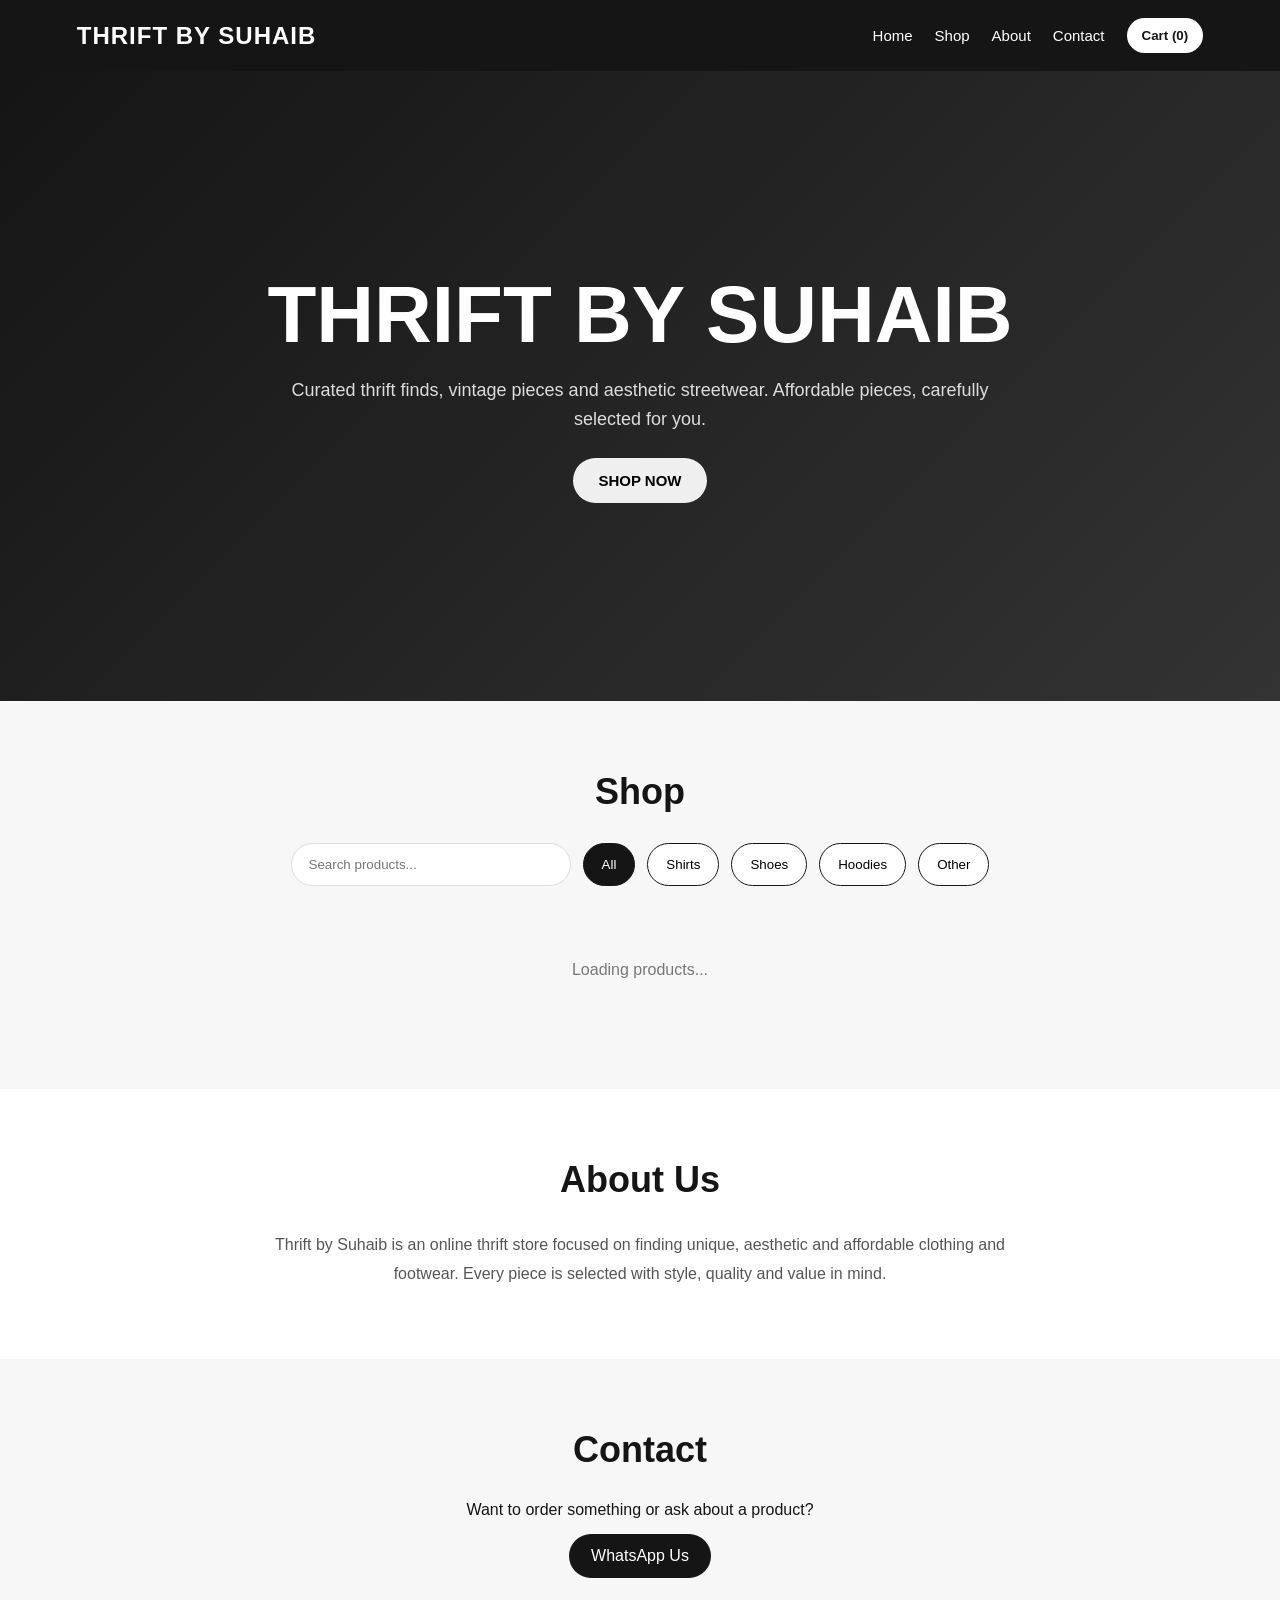
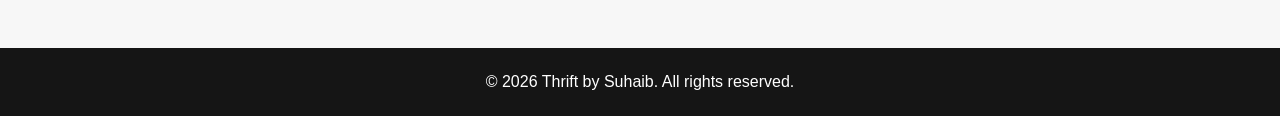
==== index.html @ 733c32c5 "Update index.html" ====
<!DOCTYPE html>
<html lang="en">
<head>
<meta charset="UTF-8">
<meta name="viewport" content="width=device-width, initial-scale=1.0">

<title>Thrift by Suhaib</title>

<style>
*{
    margin:0;
    padding:0;
    box-sizing:border-box;
    font-family:Arial,Helvetica,sans-serif;
}

body{
    background:#f7f7f7;
    color:#151515;
}

header{
    background:#151515;
    color:white;
    padding:18px 6%;
    display:flex;
    justify-content:space-between;
    align-items:center;
    position:sticky;
    top:0;
    z-index:1000;
}

.logo{
    font-size:24px;
    font-weight:800;
    letter-spacing:1px;
}

nav{
    display:flex;
    gap:22px;
    align-items:center;
}

nav a{
    color:white;
    text-decoration:none;
    cursor:pointer;
    font-size:15px;
}

.cart-btn{
    background:white;
    color:#151515;
    border:none;
    padding:10px 15px;
    border-radius:20px;
    cursor:pointer;
    font-weight:bold;
}

.hero{
    min-height:70vh;
    display:flex;
    justify-content:center;
    align-items:center;
    text-align:center;
    padding:60px 20px;
    background:linear-gradient(135deg,#151515,#333);
    color:white;
}

.hero-content{
    max-width:750px;
}

.hero h1{
    font-size:clamp(42px,8vw,80px);
    margin-bottom:15px;
}

.hero p{
    font-size:18px;
    color:#ddd;
    line-height:1.6;
}

.hero button{
    margin-top:25px;
    padding:14px 25px;
    border:none;
    border-radius:30px;
    cursor:pointer;
    font-weight:bold;
    font-size:15px;
}

section{
    padding:70px 6%;
}

.section-title{
    text-align:center;
    font-size:36px;
    margin-bottom:30px;
}

.controls{
    max-width:1100px;
    margin:0 auto 35px;
    display:flex;
    gap:12px;
    flex-wrap:wrap;
    justify-content:center;
}

.search{
    width:280px;
    padding:13px 17px;
    border:1px solid #ddd;
    border-radius:25px;
    outline:none;
}

.filter-btn{
    border:1px solid #151515;
    background:white;
    padding:11px 18px;
    border-radius:22px;
    cursor:pointer;
}

.filter-btn.active,
.filter-btn:hover{
    background:#151515;
    color:white;
}

.products-grid{
    max-width:1200px;
    margin:auto;
    display:grid;
    grid-template-columns:repeat(auto-fit,minmax(230px,1fr));
    gap:22px;
}

.product-card{
    background:white;
    border-radius:15px;
    overflow:hidden;
    box-shadow:0 5px 20px rgba(0,0,0,.07);
    transition:.2s;
}

.product-card:hover{
    transform:translateY(-4px);
}

.product-image{
    width:100%;
    height:260px;
    object-fit:cover;
    background:#eee;
    cursor:pointer;
}

.product-info{
    padding:18px;
}

.category{
    font-size:12px;
    text-transform:uppercase;
    color:#777;
    letter-spacing:1px;
}

.product-name{
    font-size:19px;
    font-weight:bold;
    margin:7px 0;
}

.price{
    font-size:19px;
    font-weight:bold;
    margin:10px 0;
}

.details{
    color:#666;
    font-size:14px;
    line-height:1.6;
}

.add-btn{
    width:100%;
    margin-top:15px;
    padding:12px;
    background:#151515;
    color:white;
    border:none;
    border-radius:8px;
    cursor:pointer;
    font-weight:bold;
}

.add-btn:disabled{
    background:#aaa;
    cursor:not-allowed;
}

.about{
    background:white;
    text-align:center;
}

.about p{
    max-width:750px;
    margin:auto;
    color:#555;
    line-height:1.8;
}

.contact{
    text-align:center;
}

.contact a{
    display:inline-block;
    margin-top:15px;
    background:#151515;
    color:white;
    text-decoration:none;
    padding:13px 22px;
    border-radius:25px;
}

footer{
    background:#151515;
    color:white;
    text-align:center;
    padding:25px;
}

/* Product detail */
.detail-page{
    display:none;
    padding:60px 6%;
}

.detail-container{
    max-width:1000px;
    margin:auto;
    display:grid;
    grid-template-columns:1fr 1fr;
    gap:40px;
    background:white;
    padding:30px;
    border-radius:15px;
}

.detail-image{
    width:100%;
    max-height:550px;
    object-fit:cover;
    border-radius:10px;
}

.detail-info h1{
    font-size:40px;
    margin:10px 0;
}

.detail-price{
    font-size:25px;
    font-weight:bold;
    margin:20px 0;
}

.detail-info p{
    line-height:1.7;
    color:#555;
}

.back-btn{
    margin-bottom:25px;
    border:none;
    background:#151515;
    color:white;
    padding:10px 18px;
    border-radius:20px;
    cursor:pointer;
}

/* Cart */
.cart-overlay{
    position:fixed;
    inset:0;
    background:rgba(0,0,0,.55);
    display:none;
    z-index:2000;
}

.cart{
    position:absolute;
    right:0;
    top:0;
    height:100%;
    width:min(430px,100%);
    background:white;
    padding:25px;
    overflow-y:auto;
}

.cart-header{
    display:flex;
    justify-content:space-between;
    align-items:center;
    margin-bottom:25px;
}

.close-cart{
    border:none;
    background:none;
    font-size:28px;
    cursor:pointer;
}

.cart-item{
    display:flex;
    gap:12px;
    padding:15px 0;
    border-bottom:1px solid #eee;
}

.cart-item img{
    width:70px;
    height:70px;
    object-fit:cover;
    border-radius:8px;
}

.cart-item-info{
    flex:1;
}

.remove-btn{
    border:none;
    background:none;
    color:#b00020;
    cursor:pointer;
}

.cart-total{
    font-size:20px;
    font-weight:bold;
    margin:25px 0;
}

.whatsapp-btn{
    width:100%;
    padding:14px;
    background:#151515;
    color:white;
    border:none;
    border-radius:8px;
    cursor:pointer;
    font-weight:bold;
}

.empty{
    text-align:center;
    padding:50px 20px;
    color:#777;
}

.loading{
    text-align:center;
    padding:40px;
    color:#777;
}

@media(max-width:700px){
    nav a{
        display:none;
    }

    header{
        padding:15px 5%;
    }

    section{
        padding:50px 5%;
    }

    .detail-container{
        grid-template-columns:1fr;
        padding:20px;
    }

    .detail-info h1{
        font-size:30px;
    }
}
</style>
</head>

<body>

<header>
    <div class="logo">THRIFT BY SUHAIB</div>

    <nav>
        <a onclick="showHome()">Home</a>
        <a onclick="showShop()">Shop</a>
        <a onclick="document.getElementById('about').scrollIntoView()">About</a>
        <a onclick="document.getElementById('contact').scrollIntoView()">Contact</a>

        <button class="cart-btn" onclick="openCart()">
            Cart (<span id="cartCount">0</span>)
        </button>
    </nav>
</header>

<main id="mainContent">

<section class="hero" id="home">
    <div class="hero-content">
        <h1>THRIFT BY SUHAIB</h1>

        <p>
            Curated thrift finds, vintage pieces and aesthetic streetwear.
            Affordable pieces, carefully selected for you.
        </p>

        <button onclick="showShop()">SHOP NOW</button>
    </div>
</section>

<section id="shop">

    <h2 class="section-title">Shop</h2>

    <div class="controls">

        <input
            type="text"
            id="searchInput"
            class="search"
            placeholder="Search products..."
            oninput="displayProducts()"
        >

        <button class="filter-btn active" onclick="setCategory('all',this)">
            All
        </button>

        <button class="filter-btn" onclick="setCategory('shirts',this)">
            Shirts
        </button>

        <button class="filter-btn" onclick="setCategory('shoes',this)">
            Shoes
        </button>

        <button class="filter-btn" onclick="setCategory('hoodies',this)">
            Hoodies
        </button>

        <button class="filter-btn" onclick="setCategory('other',this)">
            Other
        </button>

    </div>

    <div id="productsGrid" class="products-grid">
        <div class="loading">Loading products...</div>
    </div>

</section>

<section class="about" id="about">

    <h2 class="section-title">About Us</h2>

    <p>
        Thrift by Suhaib is an online thrift store focused on finding
        unique, aesthetic and affordable clothing and footwear.
        Every piece is selected with style, quality and value in mind.
    </p>

</section>

<section class="contact" id="contact">

    <h2 class="section-title">Contact</h2>

    <p>Want to order something or ask about a product?</p>

    <a href="https://wa.me/923001234567" target="_blank">
        WhatsApp Us
    </a>

</section>

</main>

<!-- PRODUCT DETAIL -->

<section id="productDetail" class="detail-page">

    <button class="back-btn" onclick="showShop()">
        ← Back to Shop
    </button>

    <div class="detail-container">

        <img id="detailImage" class="detail-image" src="" alt="Product">

        <div class="detail-info">

            <div id="detailCategory" class="category"></div>

            <h1 id="detailName"></h1>

            <div id="detailPrice" class="detail-price"></div>

            <p id="detailSize"></p>
            <p id="detailCondition"></p>
            <p id="detailStock"></p>

            <br>

            <p id="detailDescription"></p>

            <button id="detailAddBtn" class="add-btn">
                Add to Cart
            </button>

        </div>

    </div>

</section>

<!-- CART -->

<div id="cartOverlay" class="cart-overlay">

    <div class="cart">

        <div class="cart-header">

            <h2>Your Cart</h2>

            <button class="close-cart" onclick="closeCart()">
                ×
            </button>

        </div>

        <div id="cartItems"></div>

        <div class="cart-total">
            Total: PKR <span id="cartTotal">0</span>
        </div>

        <button class="whatsapp-btn" onclick="orderWhatsApp()">
            Order on WhatsApp
        </button>

    </div>

</div>

<footer>
    © 2026 Thrift by Suhaib. All rights reserved.
</footer>


<!-- FIREBASE -->

<script src="https://www.gstatic.com/firebasejs/12.1.0/firebase-app-compat.js"></script>
<script src="https://www.gstatic.com/firebasejs/12.1.0/firebase-firestore-compat.js"></script>

<script>

const firebaseConfig = {
    apiKey: "AIzaSyBVM33eTfnZIriI9Z8L4V_yg6LmP3d-teg",
    authDomain: "thrift-by-suhaib.firebaseapp.com",
    projectId: "thrift-by-suhaib",
    storageBucket: "thrift-by-suhaib.firebasestorage.app",
    messagingSenderId: "939565874432",
    appId: "1:939565874432:web:ff0f373b7551d0d56a87e5",
    measurementId: "G-MLXMY8H0D1"
};

firebase.initializeApp(firebaseConfig);

const db = firebase.firestore();

const WHATSAPP_NUMBER = "923001234567";


/* FALLBACK PRODUCTS */

let products = [

    {
        id:"sample1",
        name:"Vintage Black Tee",
        price:1200,
        category:"shirts",
        size:"M",
        condition:"Excellent",
        stock:1,
        description:"Vintage black t-shirt.",
        image:""
    },

    {
        id:"sample2",
        name:"Classic White Tee",
        price:1000,
        category:"shirts",
        size:"L",
        condition:"Very Good",
        stock:1,
        description:"Classic white t-shirt.",
        image:""
    },

    {
        id:"sample3",
        name:"Vintage Street Shirt",
        price:1500,
        category:"shirts",
        size:"M",
        condition:"Excellent",
        stock:1,
        description:"Vintage streetwear shirt.",
        image:""
    },

    {
        id:"sample4",
        name:"Retro Sneakers",
        price:2200,
        category:"shoes",
        size:"42",
        condition:"Very Good",
        stock:1,
        description:"Retro style sneakers.",
        image:""
    },

    {
        id:"sample5",
        name:"Classic Sneakers",
        price:2000,
        category:"shoes",
        size:"41",
        condition:"Excellent",
        stock:1,
        description:"Classic everyday sneakers.",
        image:""
    },

    {
        id:"sample6",
        name:"Oversized Grey Hoodie",
        price:2500,
        category:"hoodies",
        size:"XL",
        condition:"Excellent",
        stock:1,
        description:"Oversized grey hoodie.",
        image:""
    },

    {
        id:"sample7",
        name:"Vintage Black Hoodie",
        price:2300,
        category:"hoodies",
        size:"L",
        condition:"Very Good",
        stock:1,
        description:"Vintage black hoodie.",
        image:""
    },

    {
        id:"sample8",
        name:"Graphic Vintage Tee",
        price:1400,
        category:"shirts",
        size:"M",
        condition:"Excellent",
        stock:1,
        description:"Graphic vintage t-shirt.",
        image:""
    }

];


let selectedCategory = "all";
let cart = [];
let currentProduct = null;


/* IMAGE FALLBACK */

function getImage(product){

    if(product.image && product.image.trim() !== ""){
        return product.image;
    }

    return "https://placehold.co/600x600?text=Thrift+by+Suhaib";
}


/* LOAD FIREBASE PRODUCTS */

async function loadFirebaseProducts(){

    console.log("Firebase loader started");

    try{

        const snapshot = await db
            .collection("products")
            .get();

        console.log("Firebase products found:", snapshot.size);

        if(snapshot.empty){

            console.log("No Firebase products found. Using fallback products.");

            displayProducts();

            return;
        }


        const firebaseProducts = snapshot.docs.map(function(doc){

            const data = doc.data();

            return {

                id:doc.id,

                name:data.name || data.Name || "Unnamed Product",

                price:Number(data.price || data.Price) || 0,

                category:(data.category || data.Category || "other").toLowerCase(),

                size:data.size || data.Size || "N/A",

                condition:data.condition || data.Condition || "Good",

                stock:Number(data.stock) || 1,

                description:data.description || data.Description || "No description available.",

               image:data.image || data.Image || "https://placehold.co/600x600?text=Thrift+by+Suhaib"

            };

        });


        if(firebaseProducts.length > 0){

            products = firebaseProducts;

        }


        displayProducts();

    }

    catch(error){

        console.error("Firebase products error:",error);

        /* Keep fallback products if Firebase fails */

        displayProducts();

    }

}


/* DISPLAY PRODUCTS */

function displayProducts(){

    const grid = document.getElementById("productsGrid");

    const searchValue =
        document.getElementById("searchInput").value.toLowerCase().trim();


    let filtered = products.filter(function(product){

        const matchesCategory =
            selectedCategory === "all" ||
            product.category === selectedCategory;

        const matchesSearch =
            product.name.toLowerCase().includes(searchValue);

        return matchesCategory && matchesSearch;

    });


    if(filtered.length === 0){

        grid.innerHTML = `
            <div class="empty">
                No products found.
            </div>
        `;

        return;
    }


    grid.innerHTML = filtered.map(function(product){

        const available =
            Number(product.stock) > 0;


        return `

        <div class="product-card">

            <img
                class="product-image"
                src="${getImage(product)}"
                alt="${product.name}"
                onclick="openProduct('${product.id}')"
            >

            <div class="product-info">

                <div class="category">
                    ${product.category}
                </div>

                <div class="product-name">
                    ${product.name}
                </div>

                <div class="price">
                    PKR ${Number(product.price).toLocaleString()}
                </div>

                <div class="details">

                    Size: ${product.size}<br>

                    Condition: ${product.condition}<br>

                    ${available ? "Available" : "Sold Out"}

                </div>

                <button
                    class="add-btn"
                    onclick="addToCart('${product.id}')"
                    ${available ? "" : "disabled"}
                >
                    ${available ? "Add to Cart" : "Sold Out"}
                </button>

            </div>

        </div>

        `;

    }).join("");

}


/* CATEGORY */

function setCategory(category,button){

    selectedCategory = category;

    document
        .querySelectorAll(".filter-btn")
        .forEach(function(btn){

            btn.classList.remove("active");

        });


    if(button){

        button.classList.add("active");

    }


    displayProducts();

}


/* OPEN PRODUCT */

function openProduct(id){

    const product =
        products.find(function(item){

            return item.id === id;

        });


    if(!product) return;


    currentProduct = product;


    document.getElementById("mainContent").style.display = "none";

    document.getElementById("productDetail").style.display = "block";


    document.getElementById("detailImage").src =
        getImage(product);

    document.getElementById("detailCategory").textContent =
        product.category;

    document.getElementById("detailName").textContent =
        product.name;

    document.getElementById("detailPrice").textContent =
        "PKR " + Number(product.price).toLocaleString();

    document.getElementById("detailSize").textContent =
        "Size: " + product.size;

    document.getElementById("detailCondition").textContent =
        "Condition: " + product.condition;

    document.getElementById("detailStock").textContent =
        Number(product.stock) > 0
        ? "Available"
        : "Sold Out";

    document.getElementById("detailDescription").textContent =
        product.description;


    const button =
        document.getElementById("detailAddBtn");


    if(Number(product.stock) > 0){

        button.disabled = false;

        button.textContent = "Add to Cart";

        button.onclick = function(){

            addToCart(product.id);

        };

    }else{

        button.disabled = true;

        button.textContent = "Sold Out";

    }

}


/* SHOP */

function showShop(){

    document.getElementById("productDetail").style.display = "none";

    document.getElementById("mainContent").style.display = "block";

    document.getElementById("shop").scrollIntoView();

}


/* HOME */

function showHome(){

    document.getElementById("productDetail").style.display = "none";

    document.getElementById("mainContent").style.display = "block";

    document.getElementById("home").scrollIntoView();

}


/* CART */

function addToCart(id){

    const product =
        products.find(function(item){

            return item.id === id;

        });


    if(!product || Number(product.stock) <= 0) return;


    const existing =
        cart.find(function(item){

            return item.id === id;

        });


    if(existing){

        return;

    }


    cart.push(product);

    updateCart();

}


/* REMOVE */

function removeFromCart(id){

    cart =
        cart.filter(function(item){

            return item.id !== id;

        });


    updateCart();

}


/* UPDATE CART */

function updateCart(){

    const count =
        document.getElementById("cartCount");


    count.textContent = cart.length;


    const container =
        document.getElementById("cartItems");


    if(cart.length === 0){

        container.innerHTML = `
            <div class="empty">
                Your cart is empty.
            </div>
        `;

        document.getElementById("cartTotal").textContent = "0";

        return;

    }


    let total = 0;


    container.innerHTML =
        cart.map(function(product){

            total += Number(product.price);


            return `

            <div class="cart-item">

                <img
                    src="${getImage(product)}"
                    alt="${product.name}"
                >

                <div class="cart-item-info">

                    <strong>${product.name}</strong>

                    <div>
                        PKR ${Number(product.price).toLocaleString()}
                    </div>

                    <button
                        class="remove-btn"
                        onclick="removeFromCart('${product.id}')"
                    >
                        Remove
                    </button>

                </div>

            </div>

            `;

        }).join("");


    document.getElementById("cartTotal").textContent =
        total.toLocaleString();

}


/* OPEN CART */

function openCart(){

    document.getElementById("cartOverlay").style.display = "block";

}


/* CLOSE CART */

function closeCart(){

    document.getElementById("cartOverlay").style.display = "none";

}


/* WHATSAPP ORDER */

function orderWhatsApp(){

    if(cart.length === 0){

        alert("Your cart is empty.");

        return;

    }


    let message =
        "Assalamualaikum! I want to order from Thrift by Suhaib:%0A%0A";


    let total = 0;


    cart.forEach(function(product){

        message +=
            "• " +
            product.name +
            " - PKR " +
            Number(product.price).toLocaleString() +
            "%0A";

        total += Number(product.price);

    });


    message +=
        "%0ATotal: PKR " +
        total.toLocaleString();


    window.open(
        "https://wa.me/" +
        WHATSAPP_NUMBER +
        "?text=" +
        message,
        "_blank"
    );

}


/* INITIAL DISPLAY */

displayProducts();


/* LOAD FIREBASE */

loadFirebaseProducts();

</script>

</body>
</html>
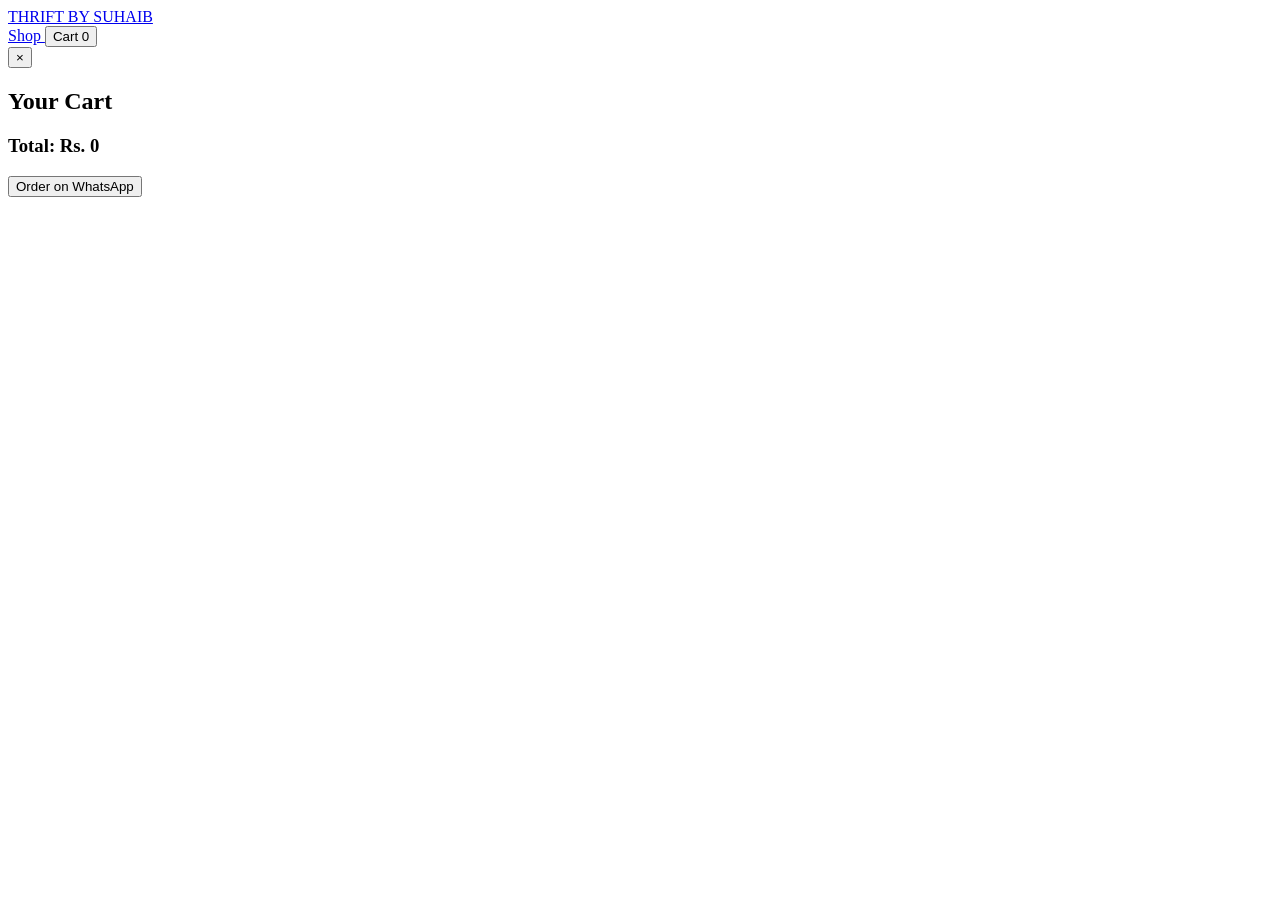
==== commit 841fb584: "Update index.html" ====
--- a/index.html
+++ b/index.html
@@ -1,1242 +1,62 @@
 <!DOCTYPE html>
 <html lang="en">
 <head>
-<meta charset="UTF-8">
-<meta name="viewport" content="width=device-width, initial-scale=1.0">
-
-<title>Thrift by Suhaib</title>
-
-<style>
-*{
-    margin:0;
-    padding:0;
-    box-sizing:border-box;
-    font-family:Arial,Helvetica,sans-serif;
-}
-
-body{
-    background:#f7f7f7;
-    color:#151515;
-}
-
-header{
-    background:#151515;
-    color:white;
-    padding:18px 6%;
-    display:flex;
-    justify-content:space-between;
-    align-items:center;
-    position:sticky;
-    top:0;
-    z-index:1000;
-}
-
-.logo{
-    font-size:24px;
-    font-weight:800;
-    letter-spacing:1px;
-}
-
-nav{
-    display:flex;
-    gap:22px;
-    align-items:center;
-}
-
-nav a{
-    color:white;
-    text-decoration:none;
-    cursor:pointer;
-    font-size:15px;
-}
-
-.cart-btn{
-    background:white;
-    color:#151515;
-    border:none;
-    padding:10px 15px;
-    border-radius:20px;
-    cursor:pointer;
-    font-weight:bold;
-}
-
-.hero{
-    min-height:70vh;
-    display:flex;
-    justify-content:center;
-    align-items:center;
-    text-align:center;
-    padding:60px 20px;
-    background:linear-gradient(135deg,#151515,#333);
-    color:white;
-}
-
-.hero-content{
-    max-width:750px;
-}
-
-.hero h1{
-    font-size:clamp(42px,8vw,80px);
-    margin-bottom:15px;
-}
-
-.hero p{
-    font-size:18px;
-    color:#ddd;
-    line-height:1.6;
-}
-
-.hero button{
-    margin-top:25px;
-    padding:14px 25px;
-    border:none;
-    border-radius:30px;
-    cursor:pointer;
-    font-weight:bold;
-    font-size:15px;
-}
-
-section{
-    padding:70px 6%;
-}
-
-.section-title{
-    text-align:center;
-    font-size:36px;
-    margin-bottom:30px;
-}
-
-.controls{
-    max-width:1100px;
-    margin:0 auto 35px;
-    display:flex;
-    gap:12px;
-    flex-wrap:wrap;
-    justify-content:center;
-}
-
-.search{
-    width:280px;
-    padding:13px 17px;
-    border:1px solid #ddd;
-    border-radius:25px;
-    outline:none;
-}
-
-.filter-btn{
-    border:1px solid #151515;
-    background:white;
-    padding:11px 18px;
-    border-radius:22px;
-    cursor:pointer;
-}
-
-.filter-btn.active,
-.filter-btn:hover{
-    background:#151515;
-    color:white;
-}
-
-.products-grid{
-    max-width:1200px;
-    margin:auto;
-    display:grid;
-    grid-template-columns:repeat(auto-fit,minmax(230px,1fr));
-    gap:22px;
-}
-
-.product-card{
-    background:white;
-    border-radius:15px;
-    overflow:hidden;
-    box-shadow:0 5px 20px rgba(0,0,0,.07);
-    transition:.2s;
-}
-
-.product-card:hover{
-    transform:translateY(-4px);
-}
-
-.product-image{
-    width:100%;
-    height:260px;
-    object-fit:cover;
-    background:#eee;
-    cursor:pointer;
-}
-
-.product-info{
-    padding:18px;
-}
-
-.category{
-    font-size:12px;
-    text-transform:uppercase;
-    color:#777;
-    letter-spacing:1px;
-}
-
-.product-name{
-    font-size:19px;
-    font-weight:bold;
-    margin:7px 0;
-}
-
-.price{
-    font-size:19px;
-    font-weight:bold;
-    margin:10px 0;
-}
-
-.details{
-    color:#666;
-    font-size:14px;
-    line-height:1.6;
-}
-
-.add-btn{
-    width:100%;
-    margin-top:15px;
-    padding:12px;
-    background:#151515;
-    color:white;
-    border:none;
-    border-radius:8px;
-    cursor:pointer;
-    font-weight:bold;
-}
-
-.add-btn:disabled{
-    background:#aaa;
-    cursor:not-allowed;
-}
-
-.about{
-    background:white;
-    text-align:center;
-}
-
-.about p{
-    max-width:750px;
-    margin:auto;
-    color:#555;
-    line-height:1.8;
-}
-
-.contact{
-    text-align:center;
-}
-
-.contact a{
-    display:inline-block;
-    margin-top:15px;
-    background:#151515;
-    color:white;
-    text-decoration:none;
-    padding:13px 22px;
-    border-radius:25px;
-}
-
-footer{
-    background:#151515;
-    color:white;
-    text-align:center;
-    padding:25px;
-}
-
-/* Product detail */
-.detail-page{
-    display:none;
-    padding:60px 6%;
-}
-
-.detail-container{
-    max-width:1000px;
-    margin:auto;
-    display:grid;
-    grid-template-columns:1fr 1fr;
-    gap:40px;
-    background:white;
-    padding:30px;
-    border-radius:15px;
-}
-
-.detail-image{
-    width:100%;
-    max-height:550px;
-    object-fit:cover;
-    border-radius:10px;
-}
-
-.detail-info h1{
-    font-size:40px;
-    margin:10px 0;
-}
-
-.detail-price{
-    font-size:25px;
-    font-weight:bold;
-    margin:20px 0;
-}
-
-.detail-info p{
-    line-height:1.7;
-    color:#555;
-}
-
-.back-btn{
-    margin-bottom:25px;
-    border:none;
-    background:#151515;
-    color:white;
-    padding:10px 18px;
-    border-radius:20px;
-    cursor:pointer;
-}
-
-/* Cart */
-.cart-overlay{
-    position:fixed;
-    inset:0;
-    background:rgba(0,0,0,.55);
-    display:none;
-    z-index:2000;
-}
-
-.cart{
-    position:absolute;
-    right:0;
-    top:0;
-    height:100%;
-    width:min(430px,100%);
-    background:white;
-    padding:25px;
-    overflow-y:auto;
-}
-
-.cart-header{
-    display:flex;
-    justify-content:space-between;
-    align-items:center;
-    margin-bottom:25px;
-}
-
-.close-cart{
-    border:none;
-    background:none;
-    font-size:28px;
-    cursor:pointer;
-}
-
-.cart-item{
-    display:flex;
-    gap:12px;
-    padding:15px 0;
-    border-bottom:1px solid #eee;
-}
-
-.cart-item img{
-    width:70px;
-    height:70px;
-    object-fit:cover;
-    border-radius:8px;
-}
-
-.cart-item-info{
-    flex:1;
-}
-
-.remove-btn{
-    border:none;
-    background:none;
-    color:#b00020;
-    cursor:pointer;
-}
-
-.cart-total{
-    font-size:20px;
-    font-weight:bold;
-    margin:25px 0;
-}
-
-.whatsapp-btn{
-    width:100%;
-    padding:14px;
-    background:#151515;
-    color:white;
-    border:none;
-    border-radius:8px;
-    cursor:pointer;
-    font-weight:bold;
-}
-
-.empty{
-    text-align:center;
-    padding:50px 20px;
-    color:#777;
-}
-
-.loading{
-    text-align:center;
-    padding:40px;
-    color:#777;
-}
-
-@media(max-width:700px){
-    nav a{
-        display:none;
-    }
-
-    header{
-        padding:15px 5%;
-    }
-
-    section{
-        padding:50px 5%;
-    }
-
-    .detail-container{
-        grid-template-columns:1fr;
-        padding:20px;
-    }
-
-    .detail-info h1{
-        font-size:30px;
-    }
-}
-</style>
+    <meta charset="UTF-8">
+    <meta
+        name="viewport"
+        content="width=device-width, initial-scale=1.0"
+    >
+    <title>Product | Thrift by Suhaib</title>
+    <link rel="stylesheet" href="style.css">
 </head>
-
 <body>
-
-<header>
-    <div class="logo">THRIFT BY SUHAIB</div>
-
+<header class="header">
+    <a href="index.html" class="logo">
+        THRIFT BY SUHAIB
+    </a>
     <nav>
-        <a onclick="showHome()">Home</a>
-        <a onclick="showShop()">Shop</a>
-        <a onclick="document.getElementById('about').scrollIntoView()">About</a>
-        <a onclick="document.getElementById('contact').scrollIntoView()">Contact</a>
-
-        <button class="cart-btn" onclick="openCart()">
-            Cart (<span id="cartCount">0</span>)
+        <a href="index.html#shop">
+            Shop
+        </a>
+        <button
+            class="cart-button"
+            onclick="openCart()"
+        >
+            Cart <span id="cartCount">0</span>
         </button>
     </nav>
 </header>
-
-<main id="mainContent">
-
-<section class="hero" id="home">
-    <div class="hero-content">
-        <h1>THRIFT BY SUHAIB</h1>
-
-        <p>
-            Curated thrift finds, vintage pieces and aesthetic streetwear.
-            Affordable pieces, carefully selected for you.
-        </p>
-
-        <button onclick="showShop()">SHOP NOW</button>
+<main class="product-page">
+    <div id="productDetails"></div>
+</main>
+<!-- CART -->
+<div id="cartOverlay" class="cart-overlay">
+    <div class="cart">
+        <button
+            class="close-cart"
+            onclick="closeCart()"
+        >
+            ×
+        </button>
+        <h2>Your Cart</h2>
+        <div id="cartItems"></div>
+        <div class="cart-bottom">
+            <h3>
+                Total: Rs.
+                <span id="cartTotal">0</span>
+            </h3>
+            <button
+                class="whatsapp-button"
+                onclick="orderCart()"
+            >
+                Order on WhatsApp
+            </button>
+        </div>
     </div>
-</section>
-
-<section id="shop">
-
-    <h2 class="section-title">Shop</h2>
-
-    <div class="controls">
-
-        <input
-            type="text"
-            id="searchInput"
-            class="search"
-            placeholder="Search products..."
-            oninput="displayProducts()"
-        >
-
-        <button class="filter-btn active" onclick="setCategory('all',this)">
-            All
-        </button>
-
-        <button class="filter-btn" onclick="setCategory('shirts',this)">
-            Shirts
-        </button>
-
-        <button class="filter-btn" onclick="setCategory('shoes',this)">
-            Shoes
-        </button>
-
-        <button class="filter-btn" onclick="setCategory('hoodies',this)">
-            Hoodies
-        </button>
-
-        <button class="filter-btn" onclick="setCategory('other',this)">
-            Other
-        </button>
-
-    </div>
-
-    <div id="productsGrid" class="products-grid">
-        <div class="loading">Loading products...</div>
-    </div>
-
-</section>
-
-<section class="about" id="about">
-
-    <h2 class="section-title">About Us</h2>
-
-    <p>
-        Thrift by Suhaib is an online thrift store focused on finding
-        unique, aesthetic and affordable clothing and footwear.
-        Every piece is selected with style, quality and value in mind.
-    </p>
-
-</section>
-
-<section class="contact" id="contact">
-
-    <h2 class="section-title">Contact</h2>
-
-    <p>Want to order something or ask about a product?</p>
-
-    <a href="https://wa.me/923001234567" target="_blank">
-        WhatsApp Us
-    </a>
-
-</section>
-
-</main>
-
-<!-- PRODUCT DETAIL -->
-
-<section id="productDetail" class="detail-page">
-
-    <button class="back-btn" onclick="showShop()">
-        ← Back to Shop
-    </button>
-
-    <div class="detail-container">
-
-        <img id="detailImage" class="detail-image" src="" alt="Product">
-
-        <div class="detail-info">
-
-            <div id="detailCategory" class="category"></div>
-
-            <h1 id="detailName"></h1>
-
-            <div id="detailPrice" class="detail-price"></div>
-
-            <p id="detailSize"></p>
-            <p id="detailCondition"></p>
-            <p id="detailStock"></p>
-
-            <br>
-
-            <p id="detailDescription"></p>
-
-            <button id="detailAddBtn" class="add-btn">
-                Add to Cart
-            </button>
-
-        </div>
-
-    </div>
-
-</section>
-
-<!-- CART -->
-
-<div id="cartOverlay" class="cart-overlay">
-
-    <div class="cart">
-
-        <div class="cart-header">
-
-            <h2>Your Cart</h2>
-
-            <button class="close-cart" onclick="closeCart()">
-                ×
-            </button>
-
-        </div>
-
-        <div id="cartItems"></div>
-
-        <div class="cart-total">
-            Total: PKR <span id="cartTotal">0</span>
-        </div>
-
-        <button class="whatsapp-btn" onclick="orderWhatsApp()">
-            Order on WhatsApp
-        </button>
-
-    </div>
-
 </div>
-
-<footer>
-    © 2026 Thrift by Suhaib. All rights reserved.
-</footer>
-
-
-<!-- FIREBASE -->
-
-<script src="https://www.gstatic.com/firebasejs/12.1.0/firebase-app-compat.js"></script>
-<script src="https://www.gstatic.com/firebasejs/12.1.0/firebase-firestore-compat.js"></script>
-
+<script src="script.js"></script>
 <script>
-
-const firebaseConfig = {
-    apiKey: "AIzaSyBVM33eTfnZIriI9Z8L4V_yg6LmP3d-teg",
-    authDomain: "thrift-by-suhaib.firebaseapp.com",
-    projectId: "thrift-by-suhaib",
-    storageBucket: "thrift-by-suhaib.firebasestorage.app",
-    messagingSenderId: "939565874432",
-    appId: "1:939565874432:web:ff0f373b7551d0d56a87e5",
-    measurementId: "G-MLXMY8H0D1"
-};
-
-firebase.initializeApp(firebaseConfig);
-
-const db = firebase.firestore();
-
-const WHATSAPP_NUMBER = "923001234567";
-
-
-/* FALLBACK PRODUCTS */
-
-let products = [
-
-    {
-        id:"sample1",
-        name:"Vintage Black Tee",
-        price:1200,
-        category:"shirts",
-        size:"M",
-        condition:"Excellent",
-        stock:1,
-        description:"Vintage black t-shirt.",
-        image:""
-    },
-
-    {
-        id:"sample2",
-        name:"Classic White Tee",
-        price:1000,
-        category:"shirts",
-        size:"L",
-        condition:"Very Good",
-        stock:1,
-        description:"Classic white t-shirt.",
-        image:""
-    },
-
-    {
-        id:"sample3",
-        name:"Vintage Street Shirt",
-        price:1500,
-        category:"shirts",
-        size:"M",
-        condition:"Excellent",
-        stock:1,
-        description:"Vintage streetwear shirt.",
-        image:""
-    },
-
-    {
-        id:"sample4",
-        name:"Retro Sneakers",
-        price:2200,
-        category:"shoes",
-        size:"42",
-        condition:"Very Good",
-        stock:1,
-        description:"Retro style sneakers.",
-        image:""
-    },
-
-    {
-        id:"sample5",
-        name:"Classic Sneakers",
-        price:2000,
-        category:"shoes",
-        size:"41",
-        condition:"Excellent",
-        stock:1,
-        description:"Classic everyday sneakers.",
-        image:""
-    },
-
-    {
-        id:"sample6",
-        name:"Oversized Grey Hoodie",
-        price:2500,
-        category:"hoodies",
-        size:"XL",
-        condition:"Excellent",
-        stock:1,
-        description:"Oversized grey hoodie.",
-        image:""
-    },
-
-    {
-        id:"sample7",
-        name:"Vintage Black Hoodie",
-        price:2300,
-        category:"hoodies",
-        size:"L",
-        condition:"Very Good",
-        stock:1,
-        description:"Vintage black hoodie.",
-        image:""
-    },
-
-    {
-        id:"sample8",
-        name:"Graphic Vintage Tee",
-        price:1400,
-        category:"shirts",
-        size:"M",
-        condition:"Excellent",
-        stock:1,
-        description:"Graphic vintage t-shirt.",
-        image:""
-    }
-
-];
-
-
-let selectedCategory = "all";
-let cart = [];
-let currentProduct = null;
-
-
-/* IMAGE FALLBACK */
-
-function getImage(product){
-
-    if(product.image && product.image.trim() !== ""){
-        return product.image;
-    }
-
-    return "https://placehold.co/600x600?text=Thrift+by+Suhaib";
-}
-
-
-/* LOAD FIREBASE PRODUCTS */
-
-async function loadFirebaseProducts(){
-
-    console.log("Firebase loader started");
-
-    try{
-
-        const snapshot = await db
-            .collection("products")
-            .get();
-
-        console.log("Firebase products found:", snapshot.size);
-
-        if(snapshot.empty){
-
-            console.log("No Firebase products found. Using fallback products.");
-
-            displayProducts();
-
-            return;
-        }
-
-
-        const firebaseProducts = snapshot.docs.map(function(doc){
-
-            const data = doc.data();
-
-            return {
-
-                id:doc.id,
-
-                name:data.name || data.Name || "Unnamed Product",
-
-                price:Number(data.price || data.Price) || 0,
-
-                category:(data.category || data.Category || "other").toLowerCase(),
-
-                size:data.size || data.Size || "N/A",
-
-                condition:data.condition || data.Condition || "Good",
-
-                stock:Number(data.stock) || 1,
-
-                description:data.description || data.Description || "No description available.",
-
-               image:data.image || data.Image || "https://placehold.co/600x600?text=Thrift+by+Suhaib"
-
-            };
-
-        });
-
-
-        if(firebaseProducts.length > 0){
-
-            products = firebaseProducts;
-
-        }
-
-
-        displayProducts();
-
-    }
-
-    catch(error){
-
-        console.error("Firebase products error:",error);
-
-        /* Keep fallback products if Firebase fails */
-
-        displayProducts();
-
-    }
-
-}
-
-
-/* DISPLAY PRODUCTS */
-
-function displayProducts(){
-
-    const grid = document.getElementById("productsGrid");
-
-    const searchValue =
-        document.getElementById("searchInput").value.toLowerCase().trim();
-
-
-    let filtered = products.filter(function(product){
-
-        const matchesCategory =
-            selectedCategory === "all" ||
-            product.category === selectedCategory;
-
-        const matchesSearch =
-            product.name.toLowerCase().includes(searchValue);
-
-        return matchesCategory && matchesSearch;
-
-    });
-
-
-    if(filtered.length === 0){
-
-        grid.innerHTML = `
-            <div class="empty">
-                No products found.
-            </div>
-        `;
-
-        return;
-    }
-
-
-    grid.innerHTML = filtered.map(function(product){
-
-        const available =
-            Number(product.stock) > 0;
-
-
-        return `
-
-        <div class="product-card">
-
-            <img
-                class="product-image"
-                src="${getImage(product)}"
-                alt="${product.name}"
-                onclick="openProduct('${product.id}')"
-            >
-
-            <div class="product-info">
-
-                <div class="category">
-                    ${product.category}
-                </div>
-
-                <div class="product-name">
-                    ${product.name}
-                </div>
-
-                <div class="price">
-                    PKR ${Number(product.price).toLocaleString()}
-                </div>
-
-                <div class="details">
-
-                    Size: ${product.size}<br>
-
-                    Condition: ${product.condition}<br>
-
-                    ${available ? "Available" : "Sold Out"}
-
-                </div>
-
-                <button
-                    class="add-btn"
-                    onclick="addToCart('${product.id}')"
-                    ${available ? "" : "disabled"}
-                >
-                    ${available ? "Add to Cart" : "Sold Out"}
-                </button>
-
-            </div>
-
-        </div>
-
-        `;
-
-    }).join("");
-
-}
-
-
-/* CATEGORY */
-
-function setCategory(category,button){
-
-    selectedCategory = category;
-
-    document
-        .querySelectorAll(".filter-btn")
-        .forEach(function(btn){
-
-            btn.classList.remove("active");
-
-        });
-
-
-    if(button){
-
-        button.classList.add("active");
-
-    }
-
-
-    displayProducts();
-
-}
-
-
-/* OPEN PRODUCT */
-
-function openProduct(id){
-
-    const product =
-        products.find(function(item){
-
-            return item.id === id;
-
-        });
-
-
-    if(!product) return;
-
-
-    currentProduct = product;
-
-
-    document.getElementById("mainContent").style.display = "none";
-
-    document.getElementById("productDetail").style.display = "block";
-
-
-    document.getElementById("detailImage").src =
-        getImage(product);
-
-    document.getElementById("detailCategory").textContent =
-        product.category;
-
-    document.getElementById("detailName").textContent =
-        product.name;
-
-    document.getElementById("detailPrice").textContent =
-        "PKR " + Number(product.price).toLocaleString();
-
-    document.getElementById("detailSize").textContent =
-        "Size: " + product.size;
-
-    document.getElementById("detailCondition").textContent =
-        "Condition: " + product.condition;
-
-    document.getElementById("detailStock").textContent =
-        Number(product.stock) > 0
-        ? "Available"
-        : "Sold Out";
-
-    document.getElementById("detailDescription").textContent =
-        product.description;
-
-
-    const button =
-        document.getElementById("detailAddBtn");
-
-
-    if(Number(product.stock) > 0){
-
-        button.disabled = false;
-
-        button.textContent = "Add to Cart";
-
-        button.onclick = function(){
-
-            addToCart(product.id);
-
-        };
-
-    }else{
-
-        button.disabled = true;
-
-        button.textContent = "Sold Out";
-
-    }
-
-}
-
-
-/* SHOP */
-
-function showShop(){
-
-    document.getElementById("productDetail").style.display = "none";
-
-    document.getElementById("mainContent").style.display = "block";
-
-    document.getElementById("shop").scrollIntoView();
-
-}
-
-
-/* HOME */
-
-function showHome(){
-
-    document.getElementById("productDetail").style.display = "none";
-
-    document.getElementById("mainContent").style.display = "block";
-
-    document.getElementById("home").scrollIntoView();
-
-}
-
-
-/* CART */
-
-function addToCart(id){
-
-    const product =
-        products.find(function(item){
-
-            return item.id === id;
-
-        });
-
-
-    if(!product || Number(product.stock) <= 0) return;
-
-
-    const existing =
-        cart.find(function(item){
-
-            return item.id === id;
-
-        });
-
-
-    if(existing){
-
-        return;
-
-    }
-
-
-    cart.push(product);
-
-    updateCart();
-
-}
-
-
-/* REMOVE */
-
-function removeFromCart(id){
-
-    cart =
-        cart.filter(function(item){
-
-            return item.id !== id;
-
-        });
-
-
-    updateCart();
-
-}
-
-
-/* UPDATE CART */
-
-function updateCart(){
-
-    const count =
-        document.getElementById("cartCount");
-
-
-    count.textContent = cart.length;
-
-
-    const container =
-        document.getElementById("cartItems");
-
-
-    if(cart.length === 0){
-
-        container.innerHTML = `
-            <div class="empty">
-                Your cart is empty.
-            </div>
-        `;
-
-        document.getElementById("cartTotal").textContent = "0";
-
-        return;
-
-    }
-
-
-    let total = 0;
-
-
-    container.innerHTML =
-        cart.map(function(product){
-
-            total += Number(product.price);
-
-
-            return `
-
-            <div class="cart-item">
-
-                <img
-                    src="${getImage(product)}"
-                    alt="${product.name}"
-                >
-
-                <div class="cart-item-info">
-
-                    <strong>${product.name}</strong>
-
-                    <div>
-                        PKR ${Number(product.price).toLocaleString()}
-                    </div>
-
-                    <button
-                        class="remove-btn"
-                        onclick="removeFromCart('${product.id}')"
-                    >
-                        Remove
-                    </button>
-
-                </div>
-
-            </div>
-
-            `;
-
-        }).join("");
-
-
-    document.getElementById("cartTotal").textContent =
-        total.toLocaleString();
-
-}
-
-
-/* OPEN CART */
-
-function openCart(){
-
-    document.getElementById("cartOverlay").style.display = "block";
-
-}
-
-
-/* CLOSE CART */
-
-function closeCart(){
-
-    document.getElementById("cartOverlay").style.display = "none";
-
-}
-
-
-/* WHATSAPP ORDER */
-
-function orderWhatsApp(){
-
-    if(cart.length === 0){
-
-        alert("Your cart is empty.");
-
-        return;
-
-    }
-
-
-    let message =
-        "Assalamualaikum! I want to order from Thrift by Suhaib:%0A%0A";
-
-
-    let total = 0;
-
-
-    cart.forEach(function(product){
-
-        message +=
-            "• " +
-            product.name +
-            " - PKR " +
-            Number(product.price).toLocaleString() +
-            "%0A";
-
-        total += Number(product.price);
-
-    });
-
-
-    message +=
-        "%0ATotal: PKR " +
-        total.toLocaleString();
-
-
-    window.open(
-        "https://wa.me/" +
-        WHATSAPP_NUMBER +
-        "?text=" +
-        message,
-        "_blank"
-    );
-
-}
-
-
-/* INITIAL DISPLAY */
-
-displayProducts();
-
-
-/* LOAD FIREBASE */
-
-loadFirebaseProducts();
-
+    loadProductPage();
 </script>
-
 </body>
 </html>
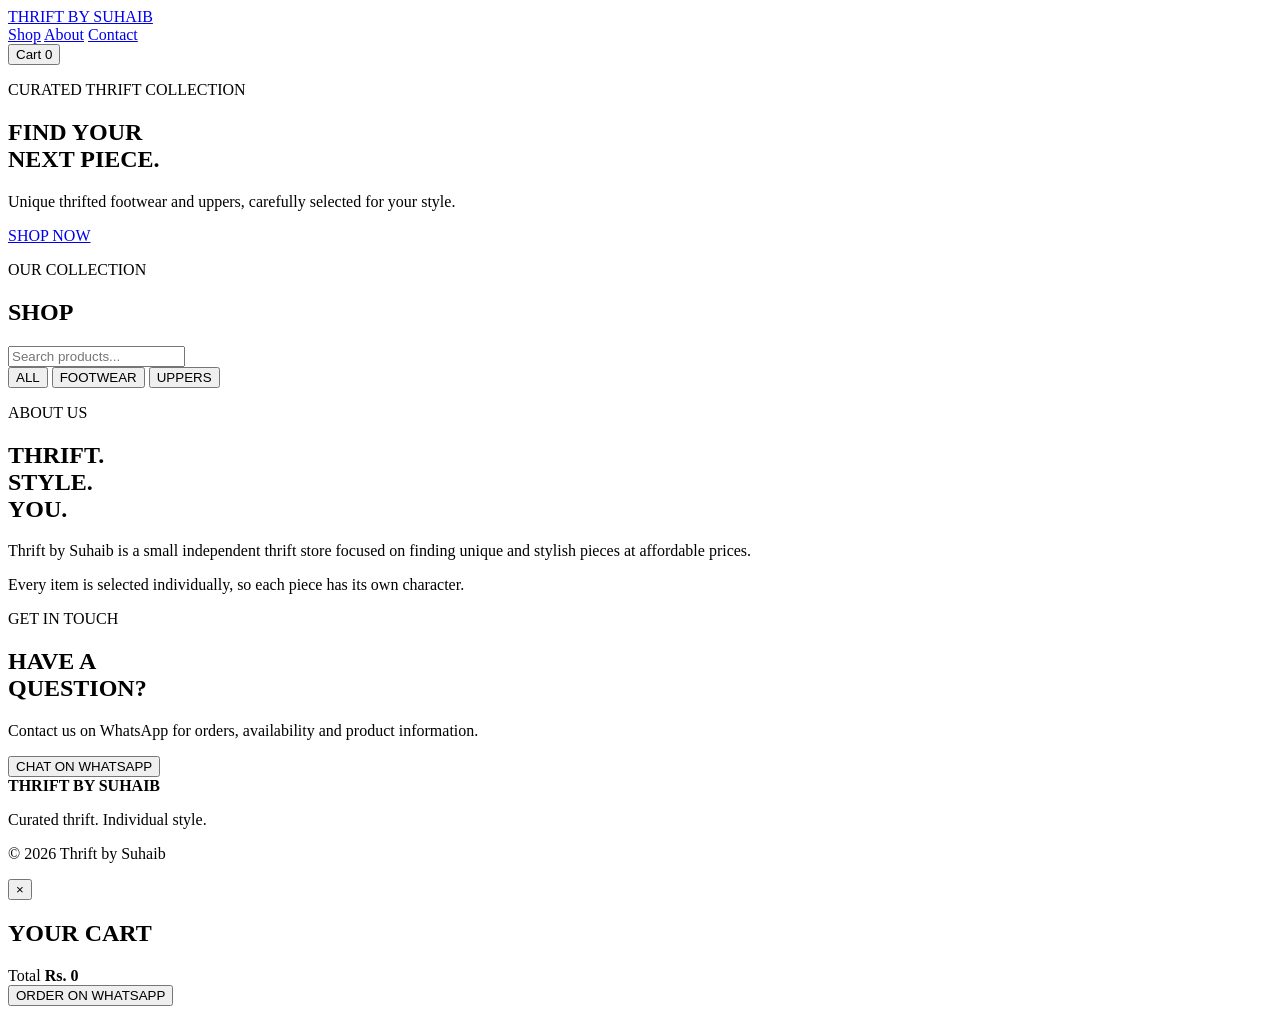
==== commit 110fc4dd: "Update index.html" ====
--- a/index.html
+++ b/index.html
@@ -2,61 +2,157 @@
 <html lang="en">
 <head>
     <meta charset="UTF-8">
-    <meta
-        name="viewport"
-        content="width=device-width, initial-scale=1.0"
-    >
-    <title>Product | Thrift by Suhaib</title>
+    <meta name="viewport" content="width=device-width, initial-scale=1.0">
+    <title>Thrift by Suhaib</title>
+    <meta name="description" content="Thrift by Suhaib — curated thrifted footwear and uppers.">
     <link rel="stylesheet" href="style.css">
 </head>
 <body>
-<header class="header">
-    <a href="index.html" class="logo">
-        THRIFT BY SUHAIB
-    </a>
-    <nav>
-        <a href="index.html#shop">
-            Shop
-        </a>
-        <button
-            class="cart-button"
-            onclick="openCart()"
-        >
-            Cart <span id="cartCount">0</span>
-        </button>
-    </nav>
-</header>
-<main class="product-page">
-    <div id="productDetails"></div>
-</main>
-<!-- CART -->
-<div id="cartOverlay" class="cart-overlay">
-    <div class="cart">
-        <button
-            class="close-cart"
-            onclick="closeCart()"
-        >
-            ×
-        </button>
-        <h2>Your Cart</h2>
-        <div id="cartItems"></div>
-        <div class="cart-bottom">
-            <h3>
-                Total: Rs.
-                <span id="cartTotal">0</span>
-            </h3>
+    <!-- HEADER -->
+    <header class="header">
+        <div class="container nav">
+            <a href="index.html" class="logo">
+                THRIFT BY SUHAIB
+            </a>
+            <nav class="nav-links">
+                <a href="#shop">Shop</a>
+                <a href="#about">About</a>
+                <a href="#contact">Contact</a>
+            </nav>
+            <button class="cart-btn" onclick="openCart()">
+                Cart <span id="cart-count">0</span>
+            </button>
+        </div>
+    </header>
+    <!-- HERO -->
+    <section class="hero">
+        <div class="container hero-content">
+            <p class="hero-small">CURATED THRIFT COLLECTION</p>
+            <h1>
+                FIND YOUR<br>
+                NEXT PIECE.
+            </h1>
+            <p class="hero-text">
+                Unique thrifted footwear and uppers,
+                carefully selected for your style.
+            </p>
+            <a href="#shop" class="hero-btn">
+                SHOP NOW
+            </a>
+        </div>
+    </section>
+    <!-- SHOP -->
+    <section class="shop-section" id="shop">
+        <div class="container">
+            <div class="section-heading">
+                <div>
+                    <p class="section-small">OUR COLLECTION</p>
+                    <h2>SHOP</h2>
+                </div>
+                <div class="search-box">
+                    <input
+                        type="text"
+                        id="search-input"
+                        placeholder="Search products..."
+                        oninput="searchProducts()"
+                    >
+                </div>
+            </div>
+            <!-- CATEGORIES -->
+            <div class="categories">
+                <button
+                    class="category-btn active"
+                    onclick="setCategory('all', this)">
+                    ALL
+                </button>
+                <button
+                    class="category-btn"
+                    onclick="setCategory('footwear', this)">
+                    FOOTWEAR
+                </button>
+                <button
+                    class="category-btn"
+                    onclick="setCategory('uppers', this)">
+                    UPPERS
+                </button>
+            </div>
+            <!-- PRODUCTS -->
+            <div id="products-container" class="products-grid">
+                <!-- Products will be loaded by JavaScript -->
+            </div>
+        </div>
+    </section>
+    <!-- ABOUT -->
+    <section class="about-section" id="about">
+        <div class="container about-content">
+            <div>
+                <p class="section-small">ABOUT US</p>
+                <h2>THRIFT.<br>STYLE.<br>YOU.</h2>
+            </div>
+            <div class="about-text">
+                <p>
+                    Thrift by Suhaib is a small independent thrift store
+                    focused on finding unique and stylish pieces at
+                    affordable prices.
+                </p>
+                <p>
+                    Every item is selected individually, so each piece
+                    has its own character.
+                </p>
+            </div>
+        </div>
+    </section>
+    <!-- CONTACT -->
+    <section class="contact-section" id="contact">
+        <div class="container contact-content">
+            <p class="section-small">GET IN TOUCH</p>
+            <h2>
+                HAVE A<br>
+                QUESTION?
+            </h2>
+            <p>
+                Contact us on WhatsApp for orders,
+                availability and product information.
+            </p>
+            <button class="whatsapp-btn" onclick="openWhatsApp()">
+                CHAT ON WHATSAPP
+            </button>
+        </div>
+    </section>
+    <!-- FOOTER -->
+    <footer class="footer">
+        <div class="container footer-content">
+            <div>
+                <strong>THRIFT BY SUHAIB</strong>
+                <p>Curated thrift. Individual style.</p>
+            </div>
+            <p>
+                © 2026 Thrift by Suhaib
+            </p>
+        </div>
+    </footer>
+    <!-- CART MODAL -->
+    <div id="cart-modal" class="cart-modal">
+        <div class="cart-box">
+            <button class="close-cart" onclick="closeCart()">
+                ×
+            </button>
+            <h2>YOUR CART</h2>
+            <div id="cart-items">
+                <!-- Cart items appear here -->
+            </div>
+            <div class="cart-total">
+                <span>Total</span>
+                <strong id="cart-total">Rs. 0</strong>
+            </div>
             <button
-                class="whatsapp-button"
-                onclick="orderCart()"
-            >
-                Order on WhatsApp
+                class="checkout-btn"
+                onclick="checkoutWhatsApp()">
+                ORDER ON WHATSAPP
             </button>
         </div>
     </div>
-</div>
-<script src="script.js"></script>
-<script>
-    loadProductPage();
-</script>
+    <!-- JAVASCRIPT -->
+    <script src="script.js"></script>
 </body>
 </html>
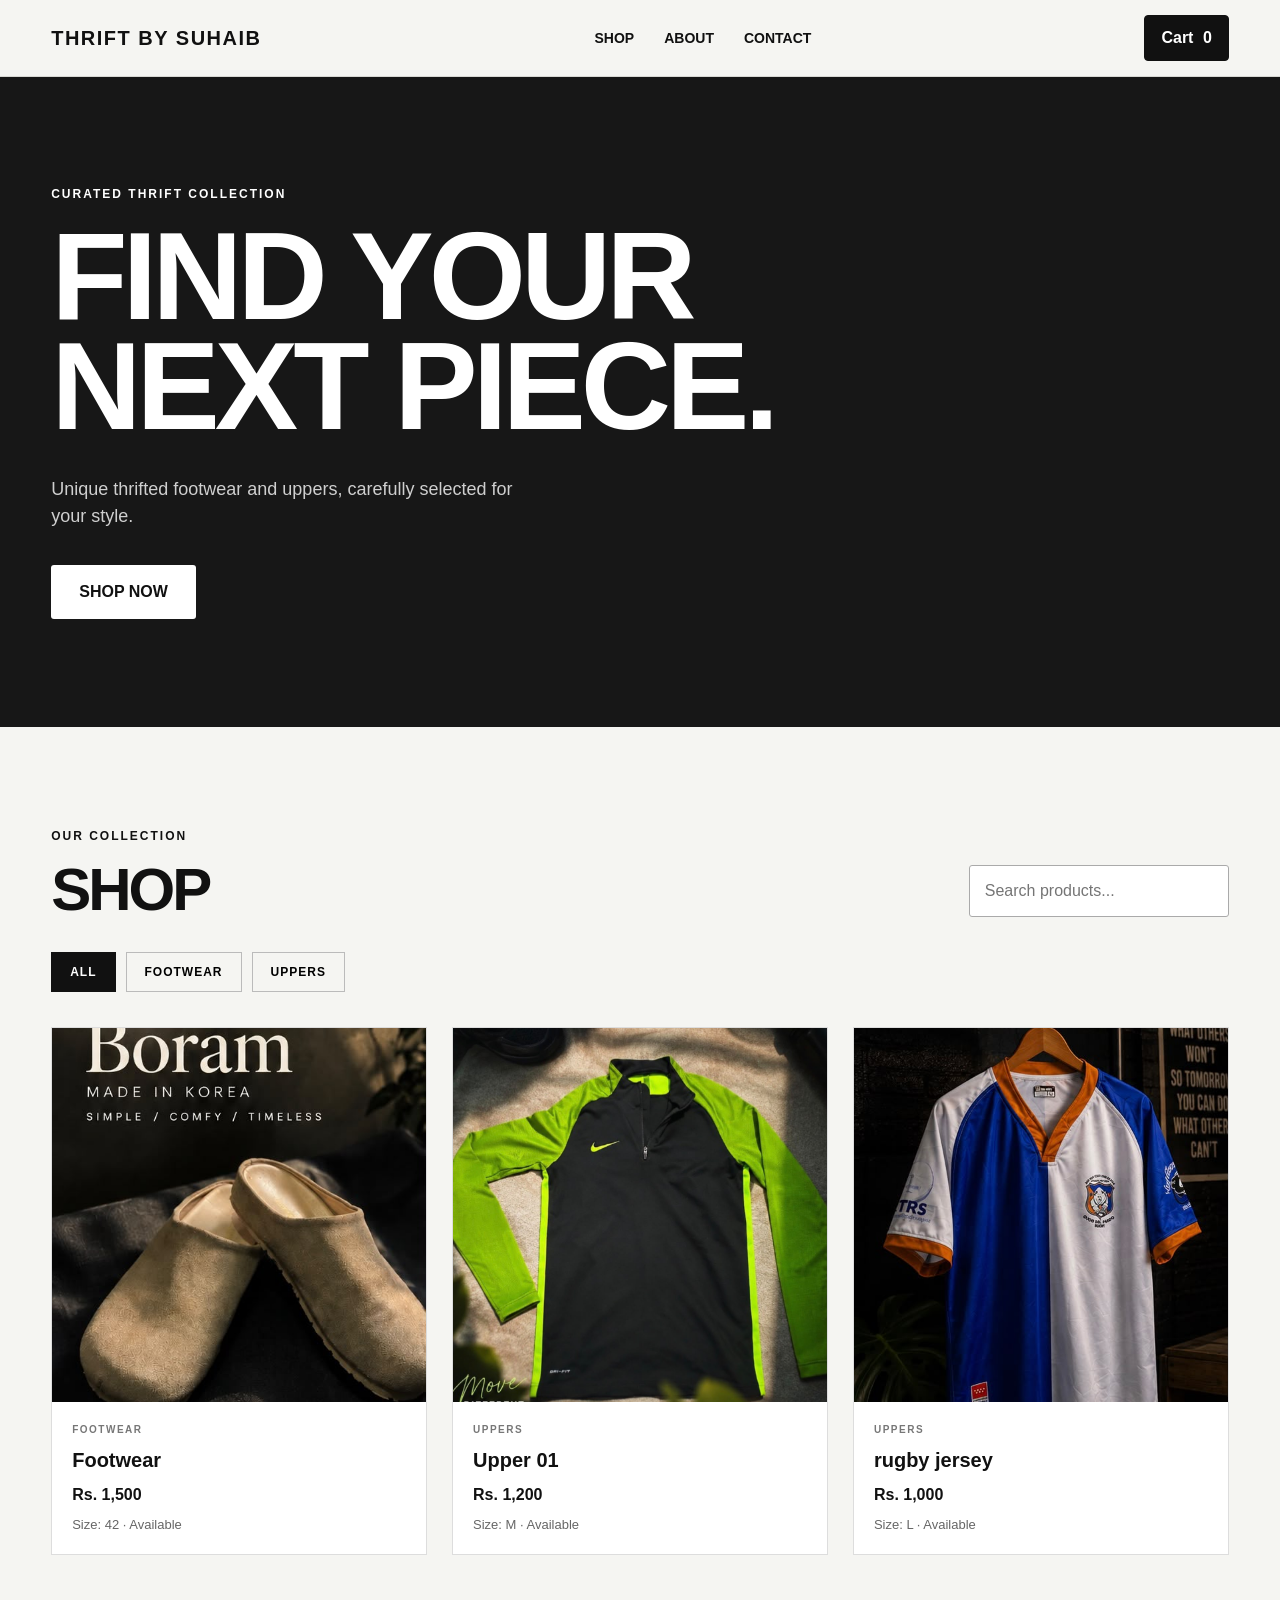
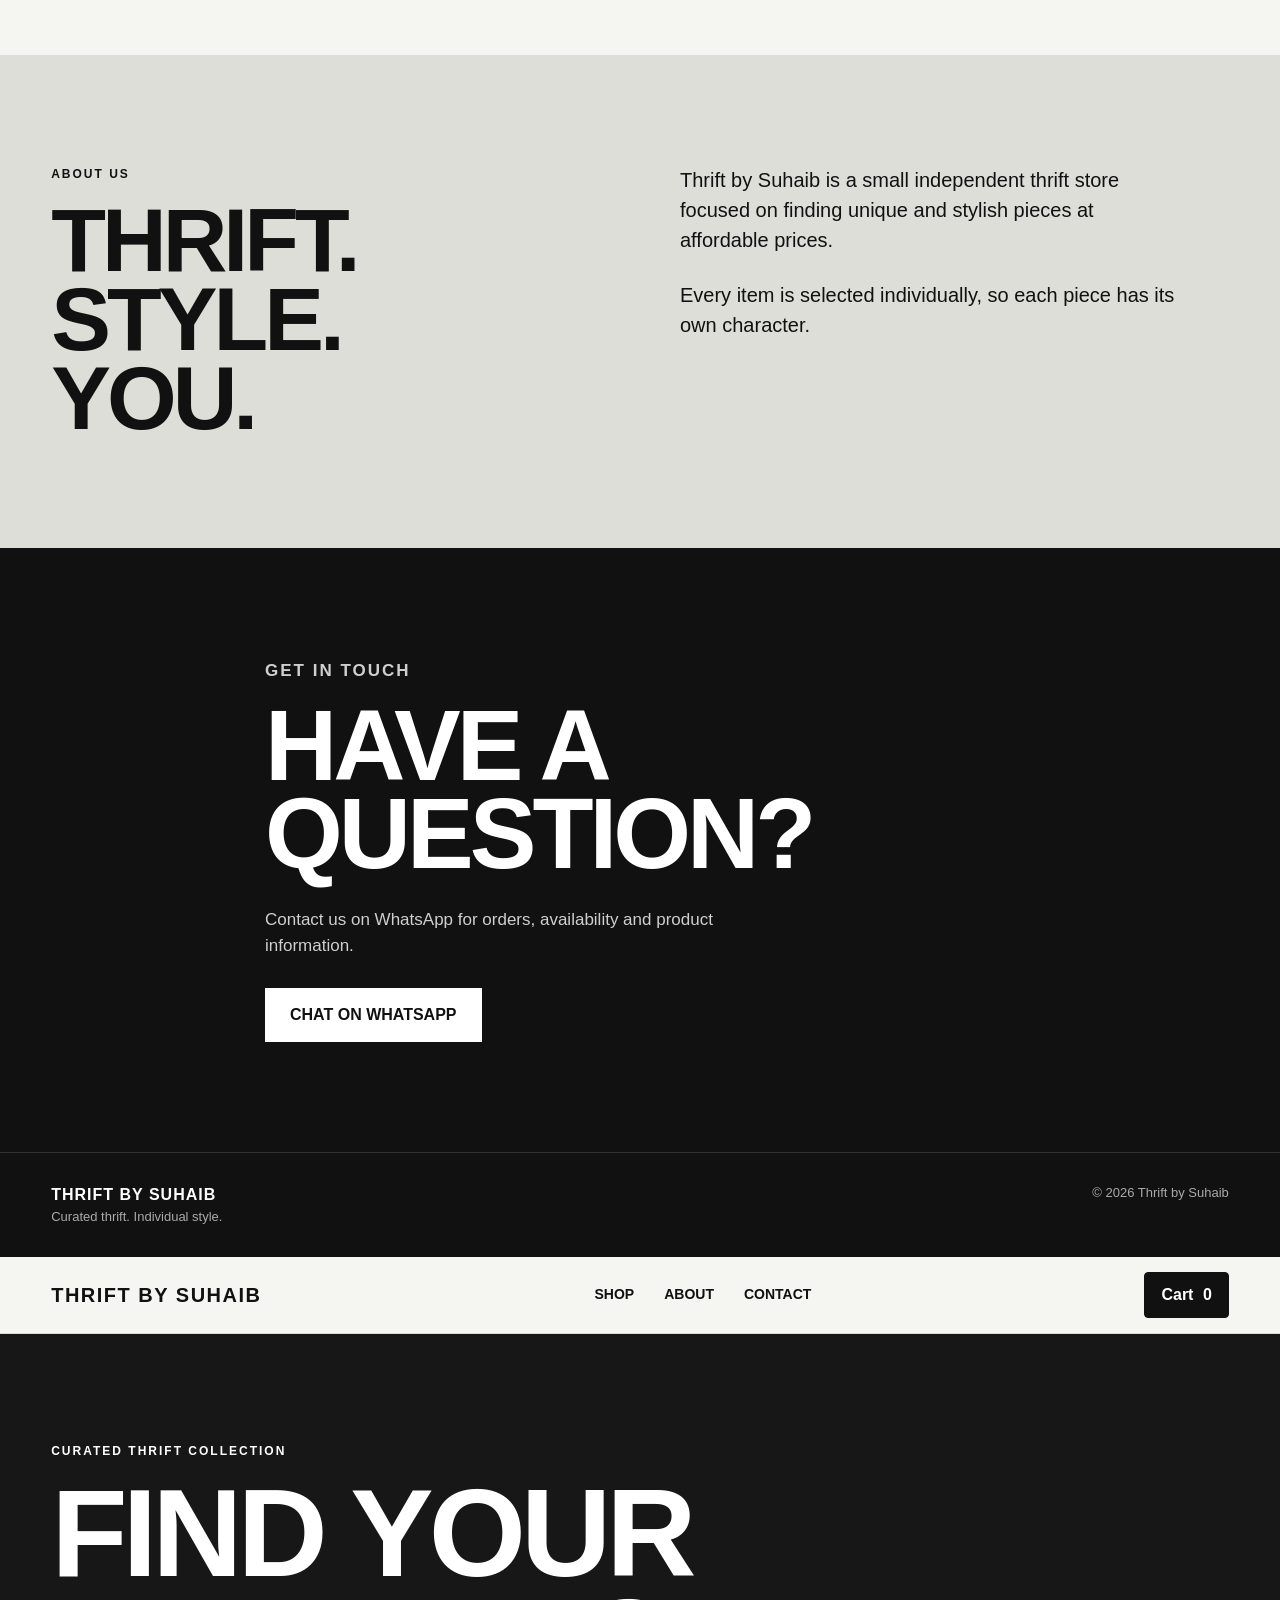
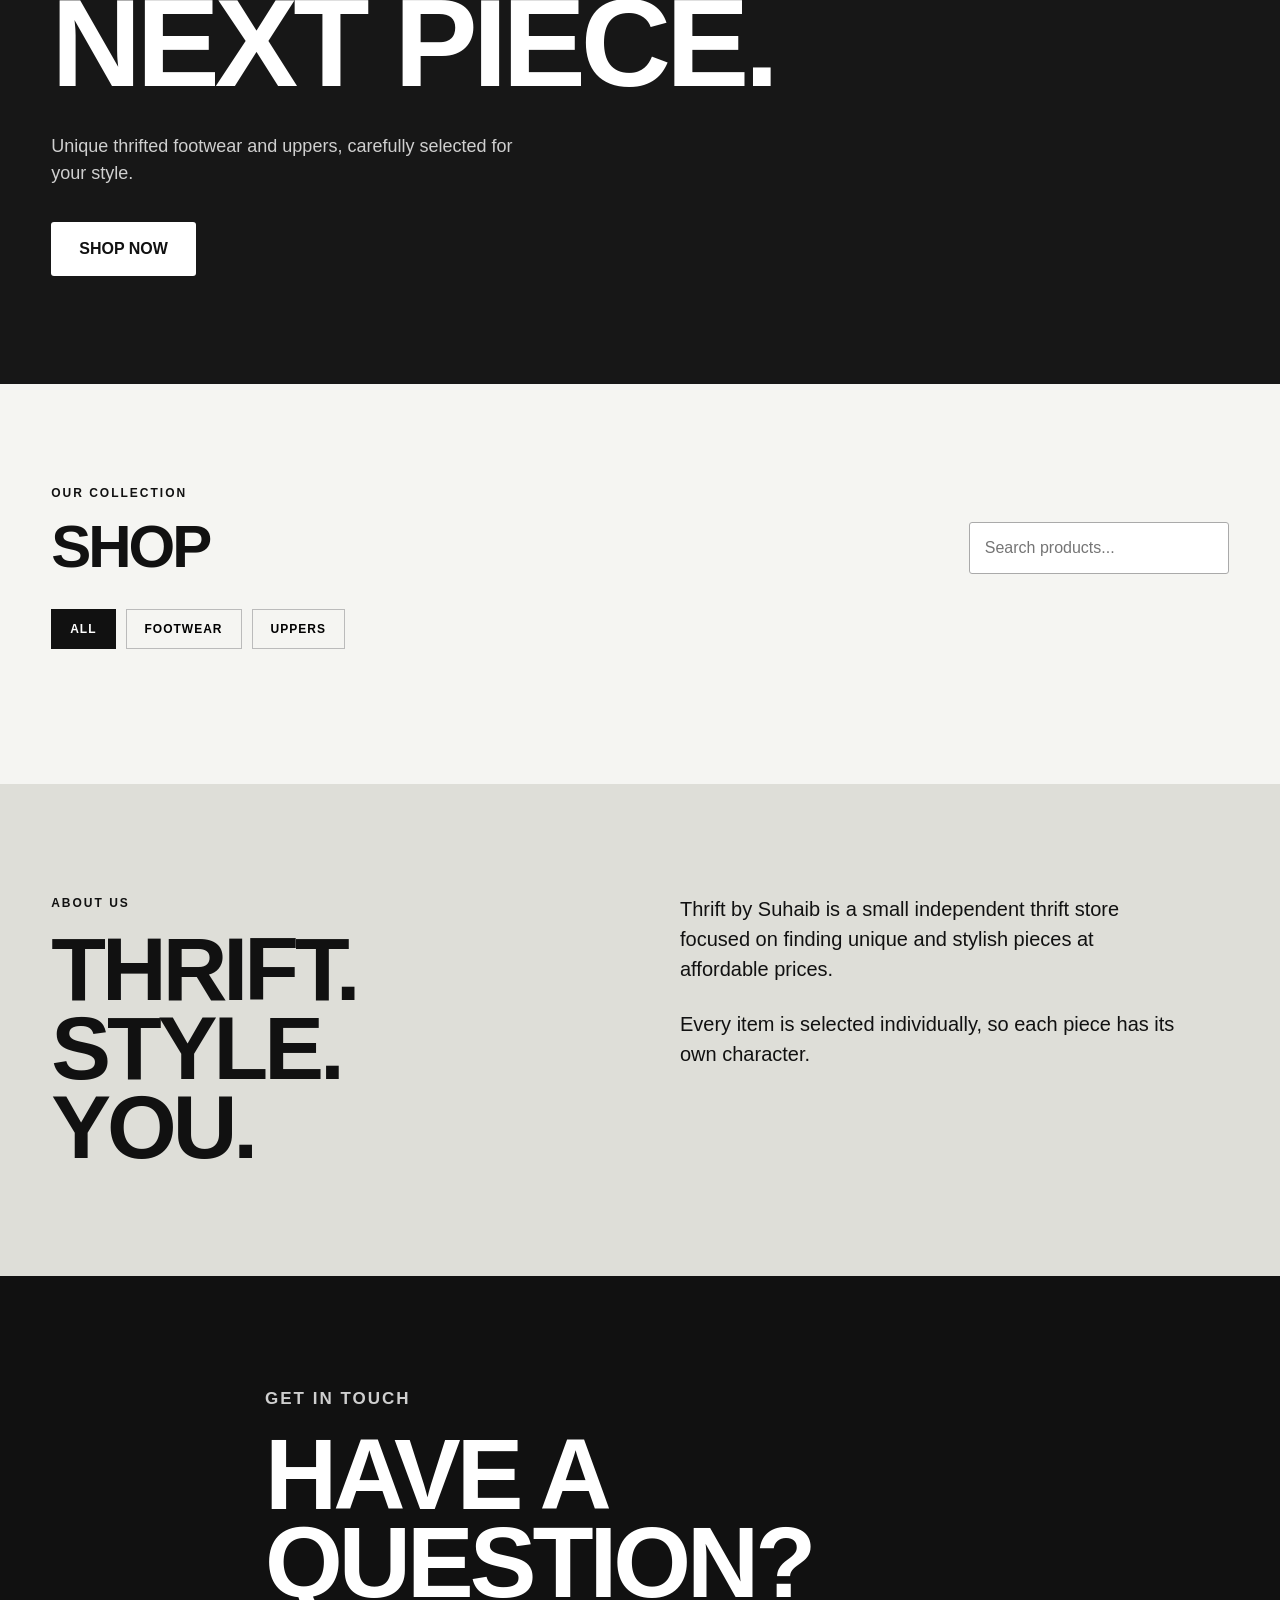
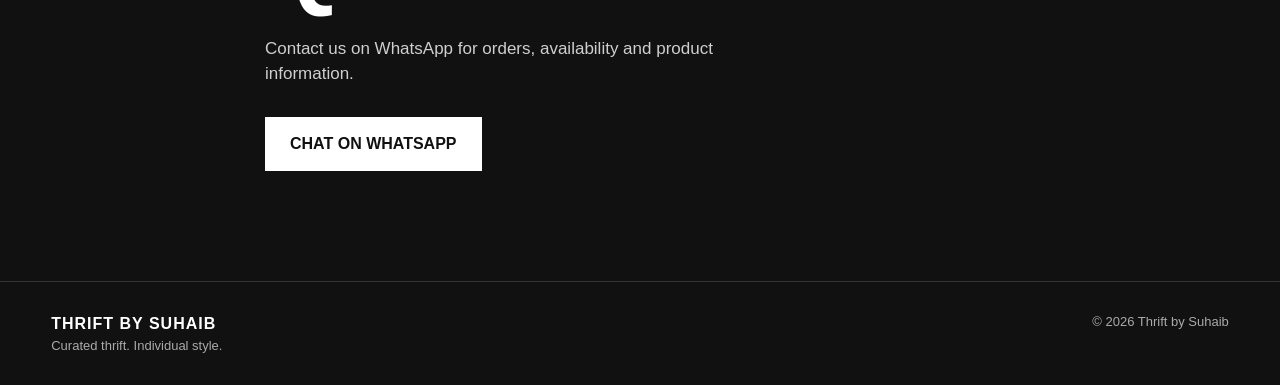
==== commit 9ad015ed: "Update index.html" ====
--- a/index.html
+++ b/index.html
@@ -153,6 +153,164 @@
         </div>
     </div>
     <!-- JAVASCRIPT -->
+    <!DOCTYPE html>
+<html lang="en">
+<head>
+    <meta charset="UTF-8">
+    <meta name="viewport" content="width=device-width, initial-scale=1.0">
+    <title>Thrift by Suhaib</title>
+    <meta name="description" content="Thrift by Suhaib — curated thrifted footwear and uppers.">
+    <link rel="stylesheet" href="style.css">
+</head>
+<body>
+    <!-- HEADER -->
+    <header class="header">
+        <div class="container nav">
+            <a href="index.html" class="logo">
+                THRIFT BY SUHAIB
+            </a>
+            <nav class="nav-links">
+                <a href="#shop">Shop</a>
+                <a href="#about">About</a>
+                <a href="#contact">Contact</a>
+            </nav>
+            <button class="cart-btn" onclick="openCart()">
+                Cart <span id="cart-count">0</span>
+            </button>
+        </div>
+    </header>
+    <!-- HERO -->
+    <section class="hero">
+        <div class="container hero-content">
+            <p class="hero-small">CURATED THRIFT COLLECTION</p>
+            <h1>
+                FIND YOUR<br>
+                NEXT PIECE.
+            </h1>
+            <p class="hero-text">
+                Unique thrifted footwear and uppers,
+                carefully selected for your style.
+            </p>
+            <a href="#shop" class="hero-btn">
+                SHOP NOW
+            </a>
+        </div>
+    </section>
+    <!-- SHOP -->
+    <section class="shop-section" id="shop">
+        <div class="container">
+            <div class="section-heading">
+                <div>
+                    <p class="section-small">OUR COLLECTION</p>
+                    <h2>SHOP</h2>
+                </div>
+                <div class="search-box">
+                    <input
+                        type="text"
+                        id="search-input"
+                        placeholder="Search products..."
+                        oninput="searchProducts()"
+                    >
+                </div>
+            </div>
+            <!-- CATEGORIES -->
+            <div class="categories">
+                <button
+                    class="category-btn active"
+                    onclick="setCategory('all', this)">
+                    ALL
+                </button>
+                <button
+                    class="category-btn"
+                    onclick="setCategory('footwear', this)">
+                    FOOTWEAR
+                </button>
+                <button
+                    class="category-btn"
+                    onclick="setCategory('uppers', this)">
+                    UPPERS
+                </button>
+            </div>
+            <!-- PRODUCTS -->
+            <div id="products-container" class="products-grid">
+                <!-- Products will be loaded by JavaScript -->
+            </div>
+        </div>
+    </section>
+    <!-- ABOUT -->
+    <section class="about-section" id="about">
+        <div class="container about-content">
+            <div>
+                <p class="section-small">ABOUT US</p>
+                <h2>THRIFT.<br>STYLE.<br>YOU.</h2>
+            </div>
+            <div class="about-text">
+                <p>
+                    Thrift by Suhaib is a small independent thrift store
+                    focused on finding unique and stylish pieces at
+                    affordable prices.
+                </p>
+                <p>
+                    Every item is selected individually, so each piece
+                    has its own character.
+                </p>
+            </div>
+        </div>
+    </section>
+    <!-- CONTACT -->
+    <section class="contact-section" id="contact">
+        <div class="container contact-content">
+            <p class="section-small">GET IN TOUCH</p>
+            <h2>
+                HAVE A<br>
+                QUESTION?
+            </h2>
+            <p>
+                Contact us on WhatsApp for orders,
+                availability and product information.
+            </p>
+            <button class="whatsapp-btn" onclick="openWhatsApp()">
+                CHAT ON WHATSAPP
+            </button>
+        </div>
+    </section>
+    <!-- FOOTER -->
+    <footer class="footer">
+        <div class="container footer-content">
+            <div>
+                <strong>THRIFT BY SUHAIB</strong>
+                <p>Curated thrift. Individual style.</p>
+            </div>
+            <p>
+                © 2026 Thrift by Suhaib
+            </p>
+        </div>
+    </footer>
+    <!-- CART MODAL -->
+    <div id="cart-modal" class="cart-modal">
+        <div class="cart-box">
+            <button class="close-cart" onclick="closeCart()">
+                ×
+            </button>
+            <h2>YOUR CART</h2>
+            <div id="cart-items">
+                <!-- Cart items appear here -->
+            </div>
+            <div class="cart-total">
+                <span>Total</span>
+                <strong id="cart-total">Rs. 0</strong>
+            </div>
+            <button
+                class="checkout-btn"
+                onclick="checkoutWhatsApp()">
+                ORDER ON WHATSAPP
+            </button>
+        </div>
+    </div>
+    <!-- JAVASCRIPT -->
     <script src="script.js"></script>
 </body>
 </html>
+
+</body>
+</html>
--- a/style.css
+++ b/style.css
@@ -0,0 +1,557 @@
+* {
+    margin: 0;
+    padding: 0;
+    box-sizing: border-box;
+}
+
+html {
+    scroll-behavior: smooth;
+}
+
+body {
+    font-family: Arial, Helvetica, sans-serif;
+    background: #f5f5f2;
+    color: #111;
+    line-height: 1.5;
+}
+
+a {
+    color: inherit;
+    text-decoration: none;
+}
+
+button,
+input {
+    font: inherit;
+}
+
+button {
+    cursor: pointer;
+}
+
+.container {
+    width: min(1180px, 92%);
+    margin: auto;
+}
+
+
+/* ================= HEADER ================= */
+
+.header {
+    position: sticky;
+    top: 0;
+    z-index: 1000;
+    background: rgba(245, 245, 242, 0.96);
+    border-bottom: 1px solid #d8d8d3;
+    backdrop-filter: blur(10px);
+}
+
+.nav {
+    min-height: 76px;
+    display: flex;
+    align-items: center;
+    justify-content: space-between;
+    gap: 30px;
+}
+
+.logo {
+    font-size: 20px;
+    font-weight: 900;
+    letter-spacing: 1.5px;
+}
+
+.nav-links {
+    display: flex;
+    gap: 30px;
+}
+
+.nav-links a {
+    font-size: 14px;
+    font-weight: 700;
+    text-transform: uppercase;
+}
+
+.nav-links a:hover {
+    opacity: 0.55;
+}
+
+.cart-btn {
+    border: 1px solid #111;
+    background: #111;
+    color: white;
+    padding: 10px 16px;
+    border-radius: 4px;
+    font-weight: 700;
+}
+
+.cart-btn span {
+    margin-left: 5px;
+}
+
+
+/* ================= HERO ================= */
+
+.hero {
+    min-height: 650px;
+    display: flex;
+    align-items: center;
+    background: #171717;
+    color: white;
+}
+
+.hero-content {
+    padding: 100px 0;
+}
+
+.hero-small,
+.section-small {
+    font-size: 12px;
+    font-weight: 800;
+    letter-spacing: 2px;
+    margin-bottom: 18px;
+}
+
+.hero h1 {
+    font-size: clamp(55px, 10vw, 125px);
+    line-height: 0.88;
+    letter-spacing: -5px;
+    font-weight: 900;
+    margin-bottom: 35px;
+}
+
+.hero-text {
+    max-width: 470px;
+    font-size: 18px;
+    color: #cfcfcf;
+    margin-bottom: 35px;
+}
+
+.hero-btn {
+    display: inline-block;
+    background: white;
+    color: #111;
+    padding: 15px 28px;
+    font-weight: 800;
+    border-radius: 3px;
+}
+
+.hero-btn:hover {
+    background: #dcdcdc;
+}
+
+
+/* ================= SHOP ================= */
+
+.shop-section {
+    padding: 100px 0;
+}
+
+.section-heading {
+    display: flex;
+    justify-content: space-between;
+    align-items: end;
+    gap: 30px;
+    margin-bottom: 35px;
+}
+
+.section-heading h2 {
+    font-size: 60px;
+    line-height: 0.9;
+    letter-spacing: -3px;
+}
+
+.search-box input {
+    width: 260px;
+    padding: 13px 15px;
+    border: 1px solid #aaa;
+    background: white;
+    outline: none;
+    border-radius: 3px;
+}
+
+.search-box input:focus {
+    border-color: #111;
+}
+
+
+/* ================= CATEGORIES ================= */
+
+.categories {
+    display: flex;
+    gap: 10px;
+    margin-bottom: 35px;
+    flex-wrap: wrap;
+}
+
+.category-btn {
+    border: 1px solid #bbb;
+    background: transparent;
+    padding: 10px 18px;
+    font-size: 12px;
+    font-weight: 800;
+    letter-spacing: 1px;
+}
+
+.category-btn:hover,
+.category-btn.active {
+    background: #111;
+    color: white;
+    border-color: #111;
+}
+
+
+/* ================= PRODUCTS ================= */
+
+.products-grid {
+    display: grid;
+    grid-template-columns: repeat(3, 1fr);
+    gap: 25px;
+}
+
+.product-card {
+    background: white;
+    border: 1px solid #ddd;
+    cursor: pointer;
+    transition: transform 0.2s ease, box-shadow 0.2s ease;
+}
+
+.product-card:hover {
+    transform: translateY(-5px);
+    box-shadow: 0 12px 30px rgba(0, 0, 0, 0.08);
+}
+
+.product-image {
+    width: 100%;
+    aspect-ratio: 1 / 1;
+    background: #e6e6e2;
+    display: flex;
+    align-items: center;
+    justify-content: center;
+    overflow: hidden;
+}
+
+.product-image img {
+    width: 100%;
+    height: 100%;
+    object-fit: cover;
+    display: block;
+}
+
+.no-image {
+    font-size: 12px;
+    font-weight: 800;
+    letter-spacing: 2px;
+    color: #777;
+}
+
+.product-info {
+    padding: 20px;
+}
+
+.product-category {
+    font-size: 10px;
+    font-weight: 800;
+    letter-spacing: 1.5px;
+    color: #777;
+    text-transform: uppercase;
+    margin-bottom: 8px;
+}
+
+.product-name {
+    font-size: 20px;
+    font-weight: 800;
+    margin-bottom: 8px;
+}
+
+.product-price {
+    font-size: 16px;
+    font-weight: 800;
+}
+
+.product-size {
+    margin-top: 8px;
+    font-size: 13px;
+    color: #666;
+}
+
+.out-of-stock {
+    opacity: 0.55;
+}
+
+
+/* ================= ABOUT ================= */
+
+.about-section {
+    background: #deded8;
+    padding: 110px 0;
+}
+
+.about-content {
+    display: grid;
+    grid-template-columns: 1fr 1fr;
+    gap: 80px;
+}
+
+.about-section h2 {
+    font-size: clamp(50px, 7vw, 90px);
+    line-height: 0.88;
+    letter-spacing: -4px;
+}
+
+.about-text {
+    max-width: 500px;
+    font-size: 20px;
+}
+
+.about-text p + p {
+    margin-top: 25px;
+}
+
+
+/* ================= CONTACT ================= */
+
+.contact-section {
+    background: #111;
+    color: white;
+    padding: 110px 0;
+}
+
+.contact-content {
+    max-width: 750px;
+}
+
+.contact-section h2 {
+    font-size: clamp(50px, 8vw, 100px);
+    line-height: 0.88;
+    letter-spacing: -4px;
+    margin-bottom: 30px;
+}
+
+.contact-section p {
+    color: #cfcfcf;
+    max-width: 500px;
+    font-size: 17px;
+}
+
+.whatsapp-btn {
+    margin-top: 30px;
+    background: white;
+    color: #111;
+    border: none;
+    padding: 15px 25px;
+    font-weight: 800;
+}
+
+.whatsapp-btn:hover {
+    background: #ddd;
+}
+
+
+/* ================= FOOTER ================= */
+
+.footer {
+    background: #111;
+    color: white;
+    border-top: 1px solid #333;
+    padding: 30px 0;
+}
+
+.footer-content {
+    display: flex;
+    justify-content: space-between;
+    gap: 20px;
+}
+
+.footer strong {
+    letter-spacing: 1px;
+}
+
+.footer p {
+    color: #aaa;
+    font-size: 13px;
+}
+
+
+/* ================= CART ================= */
+
+.cart-modal {
+    position: fixed;
+    inset: 0;
+    background: rgba(0, 0, 0, 0.55);
+    z-index: 2000;
+    display: none;
+    align-items: center;
+    justify-content: center;
+    padding: 20px;
+}
+
+.cart-modal.show {
+    display: flex;
+}
+
+.cart-box {
+    width: min(500px, 100%);
+    max-height: 85vh;
+    overflow-y: auto;
+    background: white;
+    padding: 30px;
+    position: relative;
+}
+
+.cart-box h2 {
+    margin-bottom: 25px;
+}
+
+.close-cart {
+    position: absolute;
+    top: 12px;
+    right: 18px;
+    border: none;
+    background: none;
+    font-size: 30px;
+}
+
+.cart-item {
+    display: flex;
+    justify-content: space-between;
+    gap: 15px;
+    padding: 15px 0;
+    border-bottom: 1px solid #ddd;
+}
+
+.cart-item-name {
+    font-weight: 700;
+}
+
+.remove-item {
+    border: none;
+    background: none;
+    text-decoration: underline;
+    font-size: 12px;
+}
+
+.cart-total {
+    display: flex;
+    justify-content: space-between;
+    padding: 20px 0;
+    font-size: 18px;
+}
+
+.checkout-btn {
+    width: 100%;
+    border: none;
+    background: #111;
+    color: white;
+    padding: 15px;
+    font-weight: 800;
+}
+
+.checkout-btn:hover {
+    background: #333;
+}
+
+
+/* ================= EMPTY / SEARCH ================= */
+
+.no-products {
+    grid-column: 1 / -1;
+    padding: 60px 20px;
+    text-align: center;
+    background: white;
+    border: 1px solid #ddd;
+    color: #777;
+}
+
+
+/* ================= MOBILE ================= */
+
+@media (max-width: 800px) {
+
+    .nav {
+        min-height: 65px;
+        gap: 12px;
+    }
+
+    .logo {
+        font-size: 15px;
+    }
+
+    .nav-links {
+        display: none;
+    }
+
+    .cart-btn {
+        padding: 8px 12px;
+        font-size: 12px;
+    }
+
+    .hero {
+        min-height: 560px;
+    }
+
+    .hero h1 {
+        letter-spacing: -3px;
+    }
+
+    .section-heading {
+        align-items: flex-start;
+        flex-direction: column;
+    }
+
+    .section-heading h2 {
+        font-size: 50px;
+    }
+
+    .search-box,
+    .search-box input {
+        width: 100%;
+    }
+
+    .products-grid {
+        grid-template-columns: 1fr 1fr;
+        gap: 15px;
+    }
+
+    .product-info {
+        padding: 14px;
+    }
+
+    .product-name {
+        font-size: 16px;
+    }
+
+    .about-content {
+        grid-template-columns: 1fr;
+        gap: 45px;
+    }
+
+    .about-text {
+        font-size: 17px;
+    }
+
+    .footer-content {
+        flex-direction: column;
+    }
+}
+
+
+@media (max-width: 500px) {
+
+    .products-grid {
+        grid-template-columns: 1fr;
+    }
+
+    .hero h1 {
+        font-size: 58px;
+    }
+
+    .shop-section,
+    .about-section,
+    .contact-section {
+        padding: 75px 0;
+    }
+
+    .cart-box {
+        padding: 25px 20px;
+    }
+}
--- a/style.css
+++ b/style.css
@@ -0,0 +1,557 @@
+* {
+    margin: 0;
+    padding: 0;
+    box-sizing: border-box;
+}
+
+html {
+    scroll-behavior: smooth;
+}
+
+body {
+    font-family: Arial, Helvetica, sans-serif;
+    background: #f5f5f2;
+    color: #111;
+    line-height: 1.5;
+}
+
+a {
+    color: inherit;
+    text-decoration: none;
+}
+
+button,
+input {
+    font: inherit;
+}
+
+button {
+    cursor: pointer;
+}
+
+.container {
+    width: min(1180px, 92%);
+    margin: auto;
+}
+
+
+/* ================= HEADER ================= */
+
+.header {
+    position: sticky;
+    top: 0;
+    z-index: 1000;
+    background: rgba(245, 245, 242, 0.96);
+    border-bottom: 1px solid #d8d8d3;
+    backdrop-filter: blur(10px);
+}
+
+.nav {
+    min-height: 76px;
+    display: flex;
+    align-items: center;
+    justify-content: space-between;
+    gap: 30px;
+}
+
+.logo {
+    font-size: 20px;
+    font-weight: 900;
+    letter-spacing: 1.5px;
+}
+
+.nav-links {
+    display: flex;
+    gap: 30px;
+}
+
+.nav-links a {
+    font-size: 14px;
+    font-weight: 700;
+    text-transform: uppercase;
+}
+
+.nav-links a:hover {
+    opacity: 0.55;
+}
+
+.cart-btn {
+    border: 1px solid #111;
+    background: #111;
+    color: white;
+    padding: 10px 16px;
+    border-radius: 4px;
+    font-weight: 700;
+}
+
+.cart-btn span {
+    margin-left: 5px;
+}
+
+
+/* ================= HERO ================= */
+
+.hero {
+    min-height: 650px;
+    display: flex;
+    align-items: center;
+    background: #171717;
+    color: white;
+}
+
+.hero-content {
+    padding: 100px 0;
+}
+
+.hero-small,
+.section-small {
+    font-size: 12px;
+    font-weight: 800;
+    letter-spacing: 2px;
+    margin-bottom: 18px;
+}
+
+.hero h1 {
+    font-size: clamp(55px, 10vw, 125px);
+    line-height: 0.88;
+    letter-spacing: -5px;
+    font-weight: 900;
+    margin-bottom: 35px;
+}
+
+.hero-text {
+    max-width: 470px;
+    font-size: 18px;
+    color: #cfcfcf;
+    margin-bottom: 35px;
+}
+
+.hero-btn {
+    display: inline-block;
+    background: white;
+    color: #111;
+    padding: 15px 28px;
+    font-weight: 800;
+    border-radius: 3px;
+}
+
+.hero-btn:hover {
+    background: #dcdcdc;
+}
+
+
+/* ================= SHOP ================= */
+
+.shop-section {
+    padding: 100px 0;
+}
+
+.section-heading {
+    display: flex;
+    justify-content: space-between;
+    align-items: end;
+    gap: 30px;
+    margin-bottom: 35px;
+}
+
+.section-heading h2 {
+    font-size: 60px;
+    line-height: 0.9;
+    letter-spacing: -3px;
+}
+
+.search-box input {
+    width: 260px;
+    padding: 13px 15px;
+    border: 1px solid #aaa;
+    background: white;
+    outline: none;
+    border-radius: 3px;
+}
+
+.search-box input:focus {
+    border-color: #111;
+}
+
+
+/* ================= CATEGORIES ================= */
+
+.categories {
+    display: flex;
+    gap: 10px;
+    margin-bottom: 35px;
+    flex-wrap: wrap;
+}
+
+.category-btn {
+    border: 1px solid #bbb;
+    background: transparent;
+    padding: 10px 18px;
+    font-size: 12px;
+    font-weight: 800;
+    letter-spacing: 1px;
+}
+
+.category-btn:hover,
+.category-btn.active {
+    background: #111;
+    color: white;
+    border-color: #111;
+}
+
+
+/* ================= PRODUCTS ================= */
+
+.products-grid {
+    display: grid;
+    grid-template-columns: repeat(3, 1fr);
+    gap: 25px;
+}
+
+.product-card {
+    background: white;
+    border: 1px solid #ddd;
+    cursor: pointer;
+    transition: transform 0.2s ease, box-shadow 0.2s ease;
+}
+
+.product-card:hover {
+    transform: translateY(-5px);
+    box-shadow: 0 12px 30px rgba(0, 0, 0, 0.08);
+}
+
+.product-image {
+    width: 100%;
+    aspect-ratio: 1 / 1;
+    background: #e6e6e2;
+    display: flex;
+    align-items: center;
+    justify-content: center;
+    overflow: hidden;
+}
+
+.product-image img {
+    width: 100%;
+    height: 100%;
+    object-fit: cover;
+    display: block;
+}
+
+.no-image {
+    font-size: 12px;
+    font-weight: 800;
+    letter-spacing: 2px;
+    color: #777;
+}
+
+.product-info {
+    padding: 20px;
+}
+
+.product-category {
+    font-size: 10px;
+    font-weight: 800;
+    letter-spacing: 1.5px;
+    color: #777;
+    text-transform: uppercase;
+    margin-bottom: 8px;
+}
+
+.product-name {
+    font-size: 20px;
+    font-weight: 800;
+    margin-bottom: 8px;
+}
+
+.product-price {
+    font-size: 16px;
+    font-weight: 800;
+}
+
+.product-size {
+    margin-top: 8px;
+    font-size: 13px;
+    color: #666;
+}
+
+.out-of-stock {
+    opacity: 0.55;
+}
+
+
+/* ================= ABOUT ================= */
+
+.about-section {
+    background: #deded8;
+    padding: 110px 0;
+}
+
+.about-content {
+    display: grid;
+    grid-template-columns: 1fr 1fr;
+    gap: 80px;
+}
+
+.about-section h2 {
+    font-size: clamp(50px, 7vw, 90px);
+    line-height: 0.88;
+    letter-spacing: -4px;
+}
+
+.about-text {
+    max-width: 500px;
+    font-size: 20px;
+}
+
+.about-text p + p {
+    margin-top: 25px;
+}
+
+
+/* ================= CONTACT ================= */
+
+.contact-section {
+    background: #111;
+    color: white;
+    padding: 110px 0;
+}
+
+.contact-content {
+    max-width: 750px;
+}
+
+.contact-section h2 {
+    font-size: clamp(50px, 8vw, 100px);
+    line-height: 0.88;
+    letter-spacing: -4px;
+    margin-bottom: 30px;
+}
+
+.contact-section p {
+    color: #cfcfcf;
+    max-width: 500px;
+    font-size: 17px;
+}
+
+.whatsapp-btn {
+    margin-top: 30px;
+    background: white;
+    color: #111;
+    border: none;
+    padding: 15px 25px;
+    font-weight: 800;
+}
+
+.whatsapp-btn:hover {
+    background: #ddd;
+}
+
+
+/* ================= FOOTER ================= */
+
+.footer {
+    background: #111;
+    color: white;
+    border-top: 1px solid #333;
+    padding: 30px 0;
+}
+
+.footer-content {
+    display: flex;
+    justify-content: space-between;
+    gap: 20px;
+}
+
+.footer strong {
+    letter-spacing: 1px;
+}
+
+.footer p {
+    color: #aaa;
+    font-size: 13px;
+}
+
+
+/* ================= CART ================= */
+
+.cart-modal {
+    position: fixed;
+    inset: 0;
+    background: rgba(0, 0, 0, 0.55);
+    z-index: 2000;
+    display: none;
+    align-items: center;
+    justify-content: center;
+    padding: 20px;
+}
+
+.cart-modal.show {
+    display: flex;
+}
+
+.cart-box {
+    width: min(500px, 100%);
+    max-height: 85vh;
+    overflow-y: auto;
+    background: white;
+    padding: 30px;
+    position: relative;
+}
+
+.cart-box h2 {
+    margin-bottom: 25px;
+}
+
+.close-cart {
+    position: absolute;
+    top: 12px;
+    right: 18px;
+    border: none;
+    background: none;
+    font-size: 30px;
+}
+
+.cart-item {
+    display: flex;
+    justify-content: space-between;
+    gap: 15px;
+    padding: 15px 0;
+    border-bottom: 1px solid #ddd;
+}
+
+.cart-item-name {
+    font-weight: 700;
+}
+
+.remove-item {
+    border: none;
+    background: none;
+    text-decoration: underline;
+    font-size: 12px;
+}
+
+.cart-total {
+    display: flex;
+    justify-content: space-between;
+    padding: 20px 0;
+    font-size: 18px;
+}
+
+.checkout-btn {
+    width: 100%;
+    border: none;
+    background: #111;
+    color: white;
+    padding: 15px;
+    font-weight: 800;
+}
+
+.checkout-btn:hover {
+    background: #333;
+}
+
+
+/* ================= EMPTY / SEARCH ================= */
+
+.no-products {
+    grid-column: 1 / -1;
+    padding: 60px 20px;
+    text-align: center;
+    background: white;
+    border: 1px solid #ddd;
+    color: #777;
+}
+
+
+/* ================= MOBILE ================= */
+
+@media (max-width: 800px) {
+
+    .nav {
+        min-height: 65px;
+        gap: 12px;
+    }
+
+    .logo {
+        font-size: 15px;
+    }
+
+    .nav-links {
+        display: none;
+    }
+
+    .cart-btn {
+        padding: 8px 12px;
+        font-size: 12px;
+    }
+
+    .hero {
+        min-height: 560px;
+    }
+
+    .hero h1 {
+        letter-spacing: -3px;
+    }
+
+    .section-heading {
+        align-items: flex-start;
+        flex-direction: column;
+    }
+
+    .section-heading h2 {
+        font-size: 50px;
+    }
+
+    .search-box,
+    .search-box input {
+        width: 100%;
+    }
+
+    .products-grid {
+        grid-template-columns: 1fr 1fr;
+        gap: 15px;
+    }
+
+    .product-info {
+        padding: 14px;
+    }
+
+    .product-name {
+        font-size: 16px;
+    }
+
+    .about-content {
+        grid-template-columns: 1fr;
+        gap: 45px;
+    }
+
+    .about-text {
+        font-size: 17px;
+    }
+
+    .footer-content {
+        flex-direction: column;
+    }
+}
+
+
+@media (max-width: 500px) {
+
+    .products-grid {
+        grid-template-columns: 1fr;
+    }
+
+    .hero h1 {
+        font-size: 58px;
+    }
+
+    .shop-section,
+    .about-section,
+    .contact-section {
+        padding: 75px 0;
+    }
+
+    .cart-box {
+        padding: 25px 20px;
+    }
+}
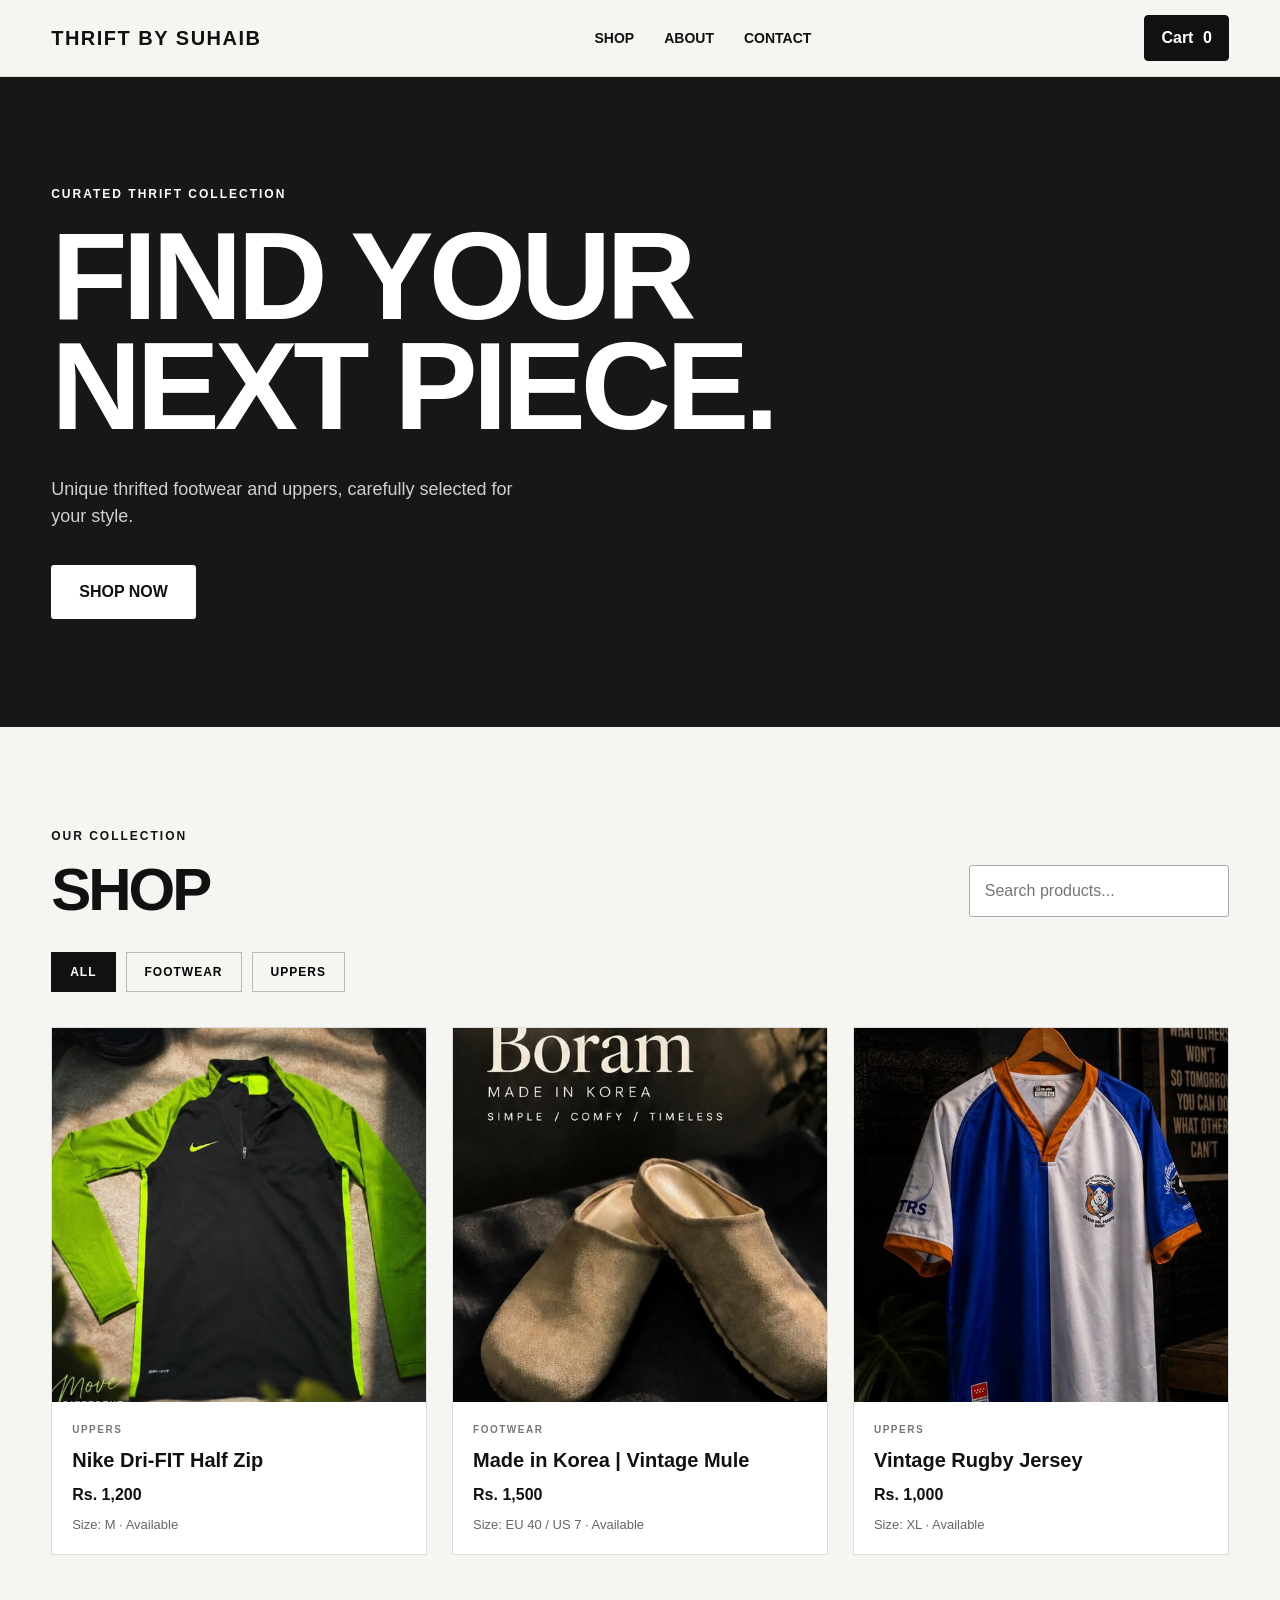
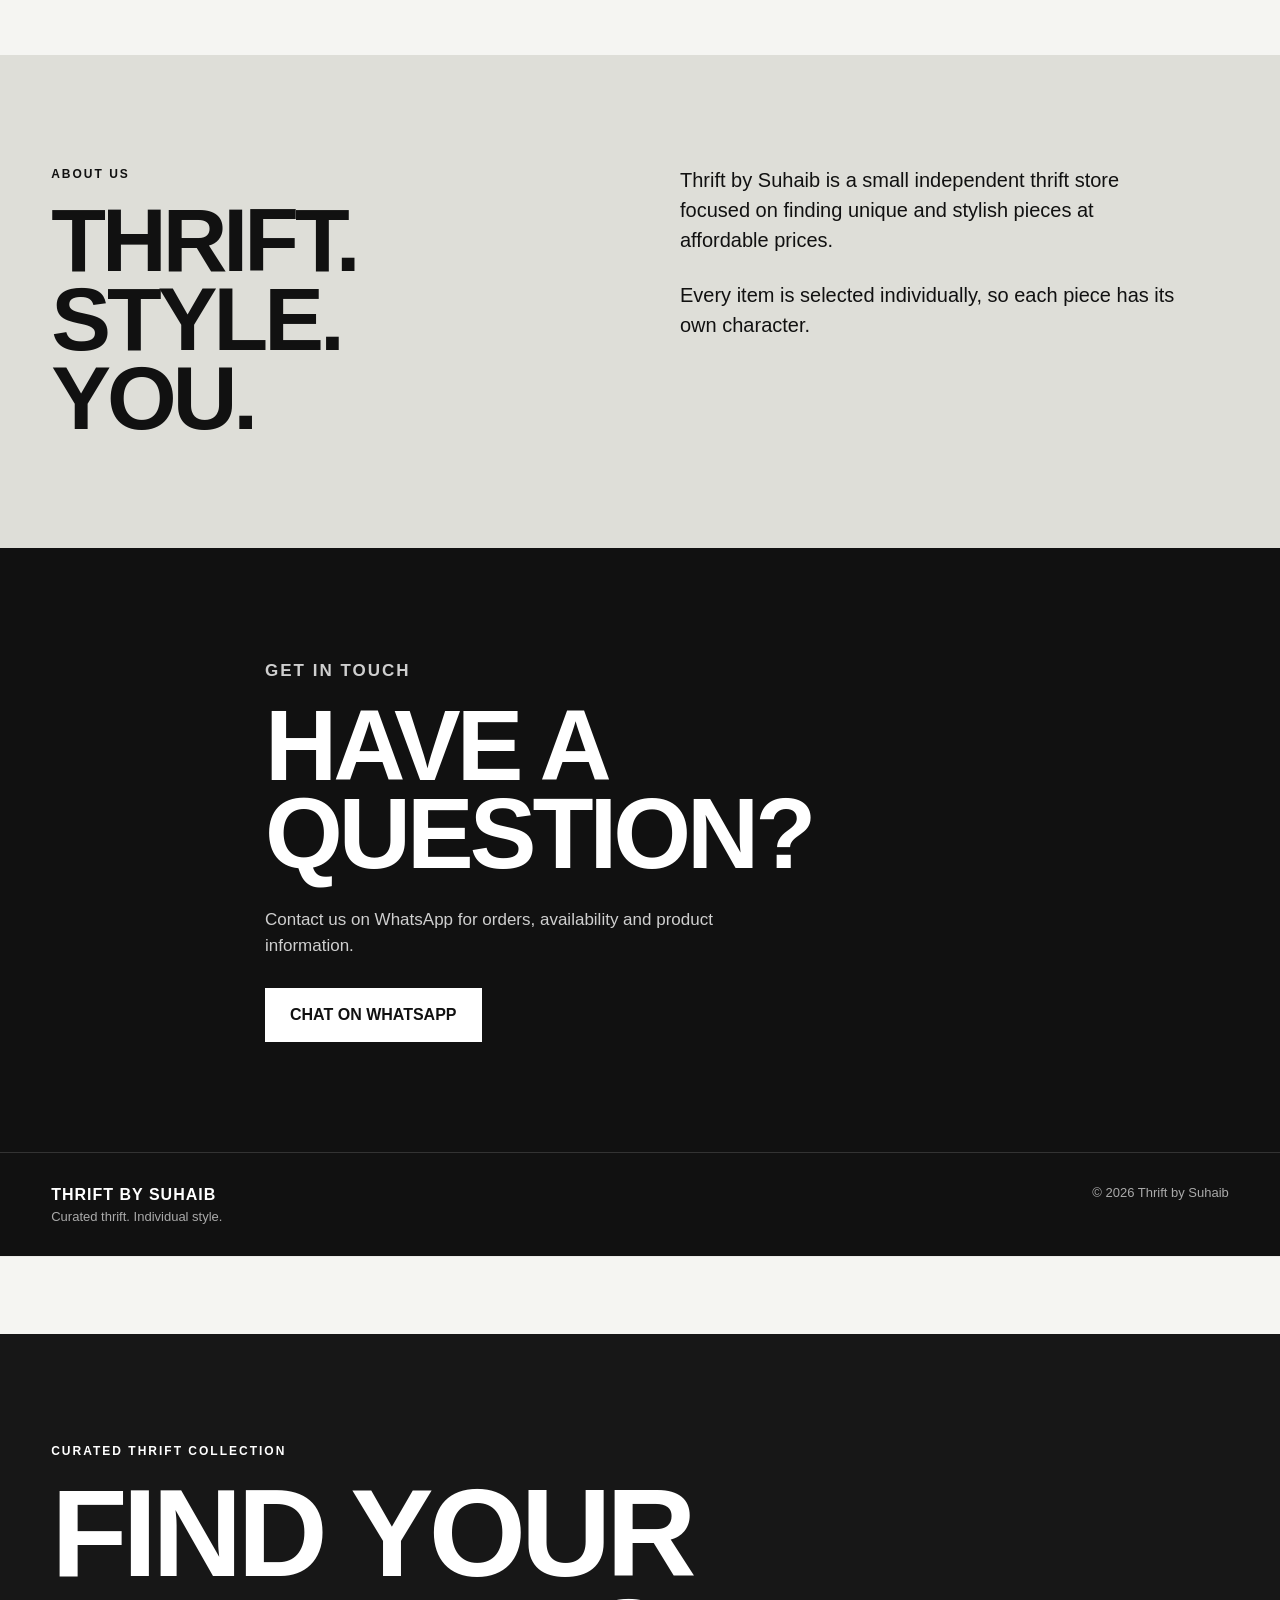
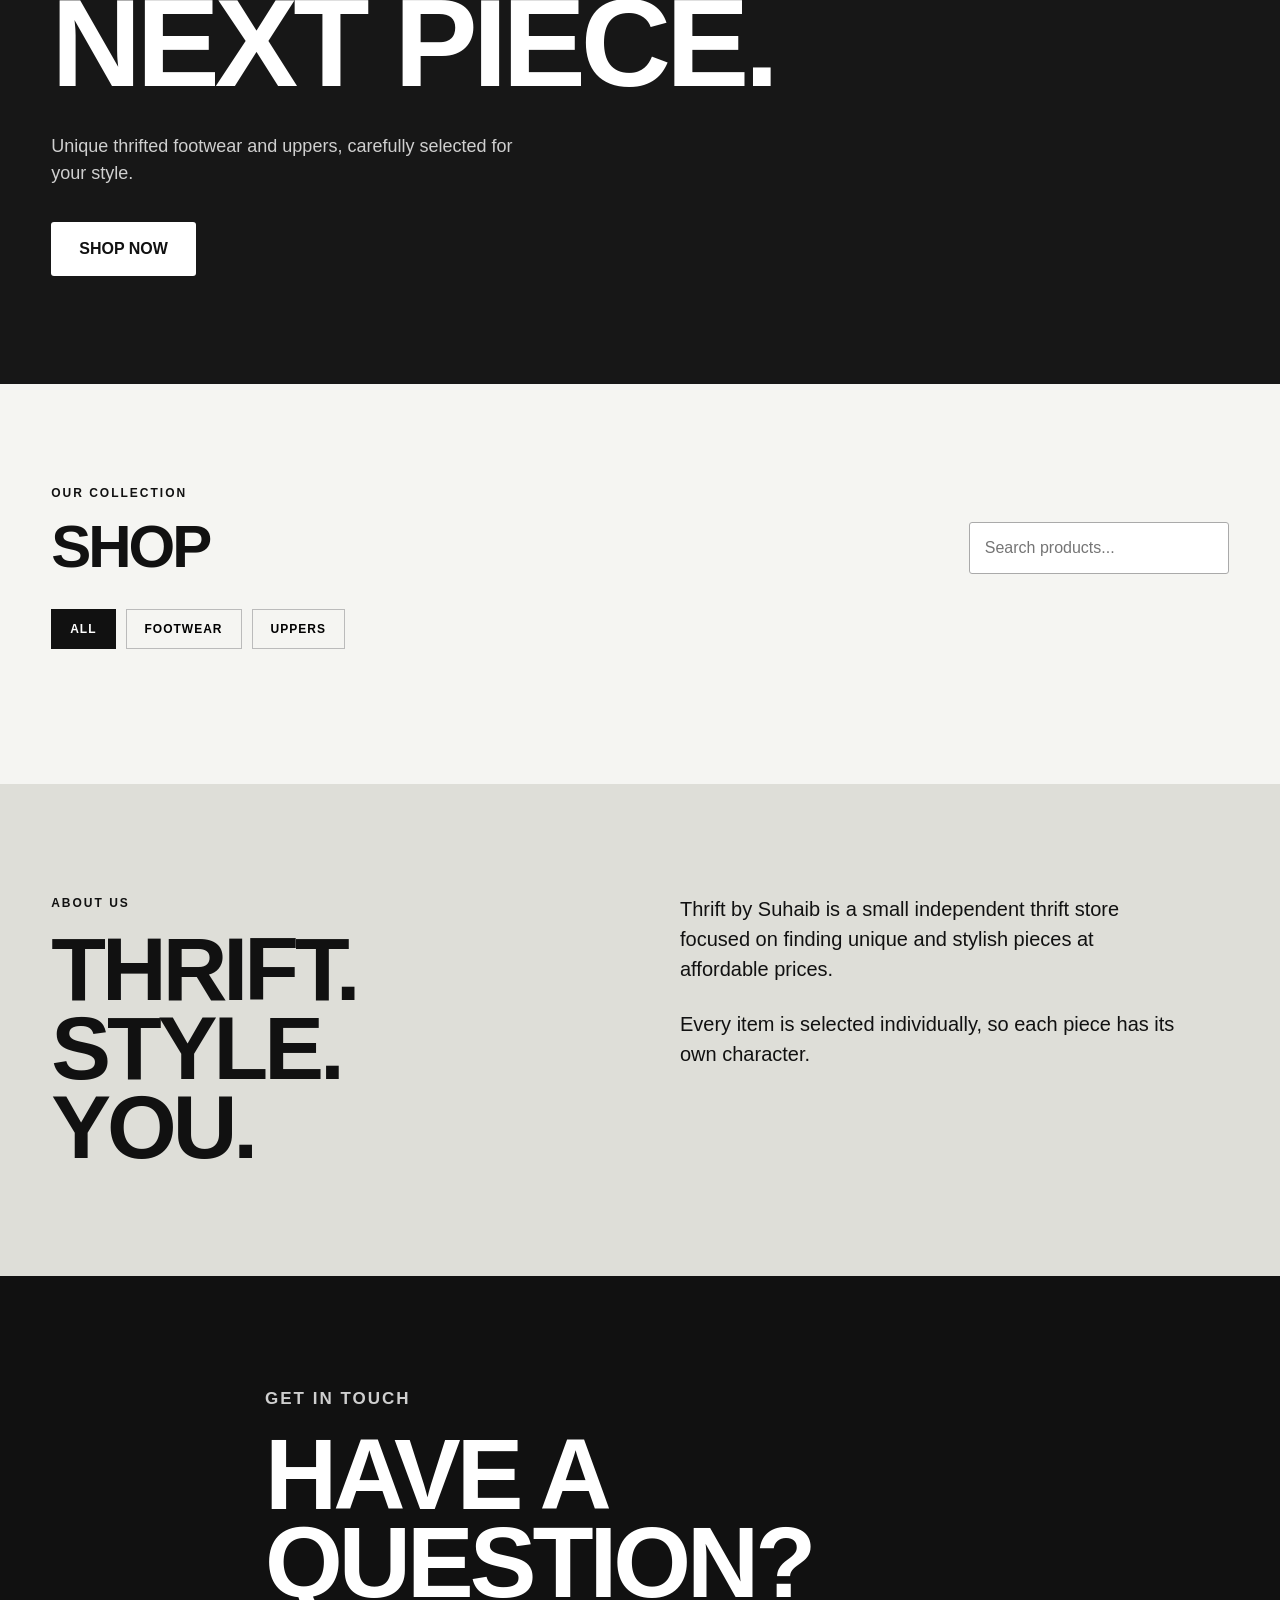
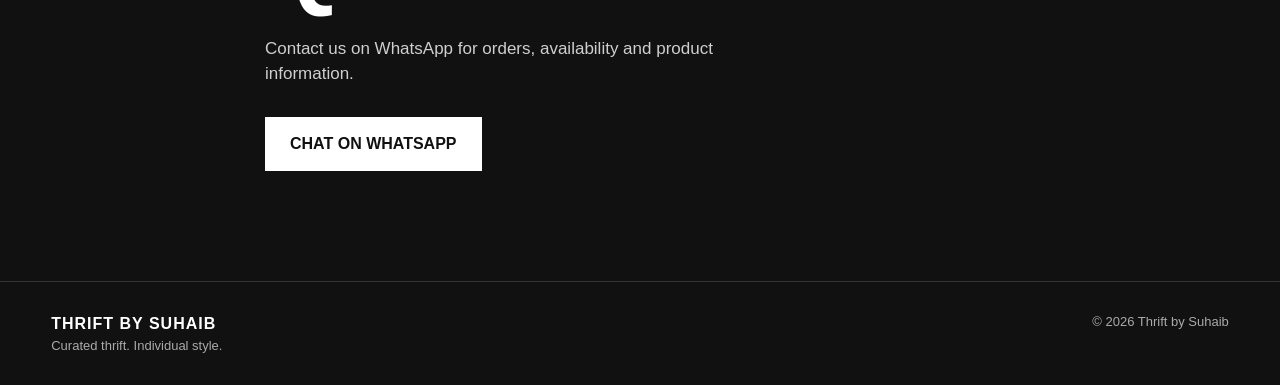
==== commit ed8d35de: "Update index.html" ====
--- a/index.html
+++ b/index.html
@@ -152,17 +152,6 @@
             </button>
         </div>
     </div>
-    <!-- JAVASCRIPT -->
-    <!DOCTYPE html>
-<html lang="en">
-<head>
-    <meta charset="UTF-8">
-    <meta name="viewport" content="width=device-width, initial-scale=1.0">
-    <title>Thrift by Suhaib</title>
-    <meta name="description" content="Thrift by Suhaib — curated thrifted footwear and uppers.">
-    <link rel="stylesheet" href="style.css">
-</head>
-<body>
     <!-- HEADER -->
     <header class="header">
         <div class="container nav">
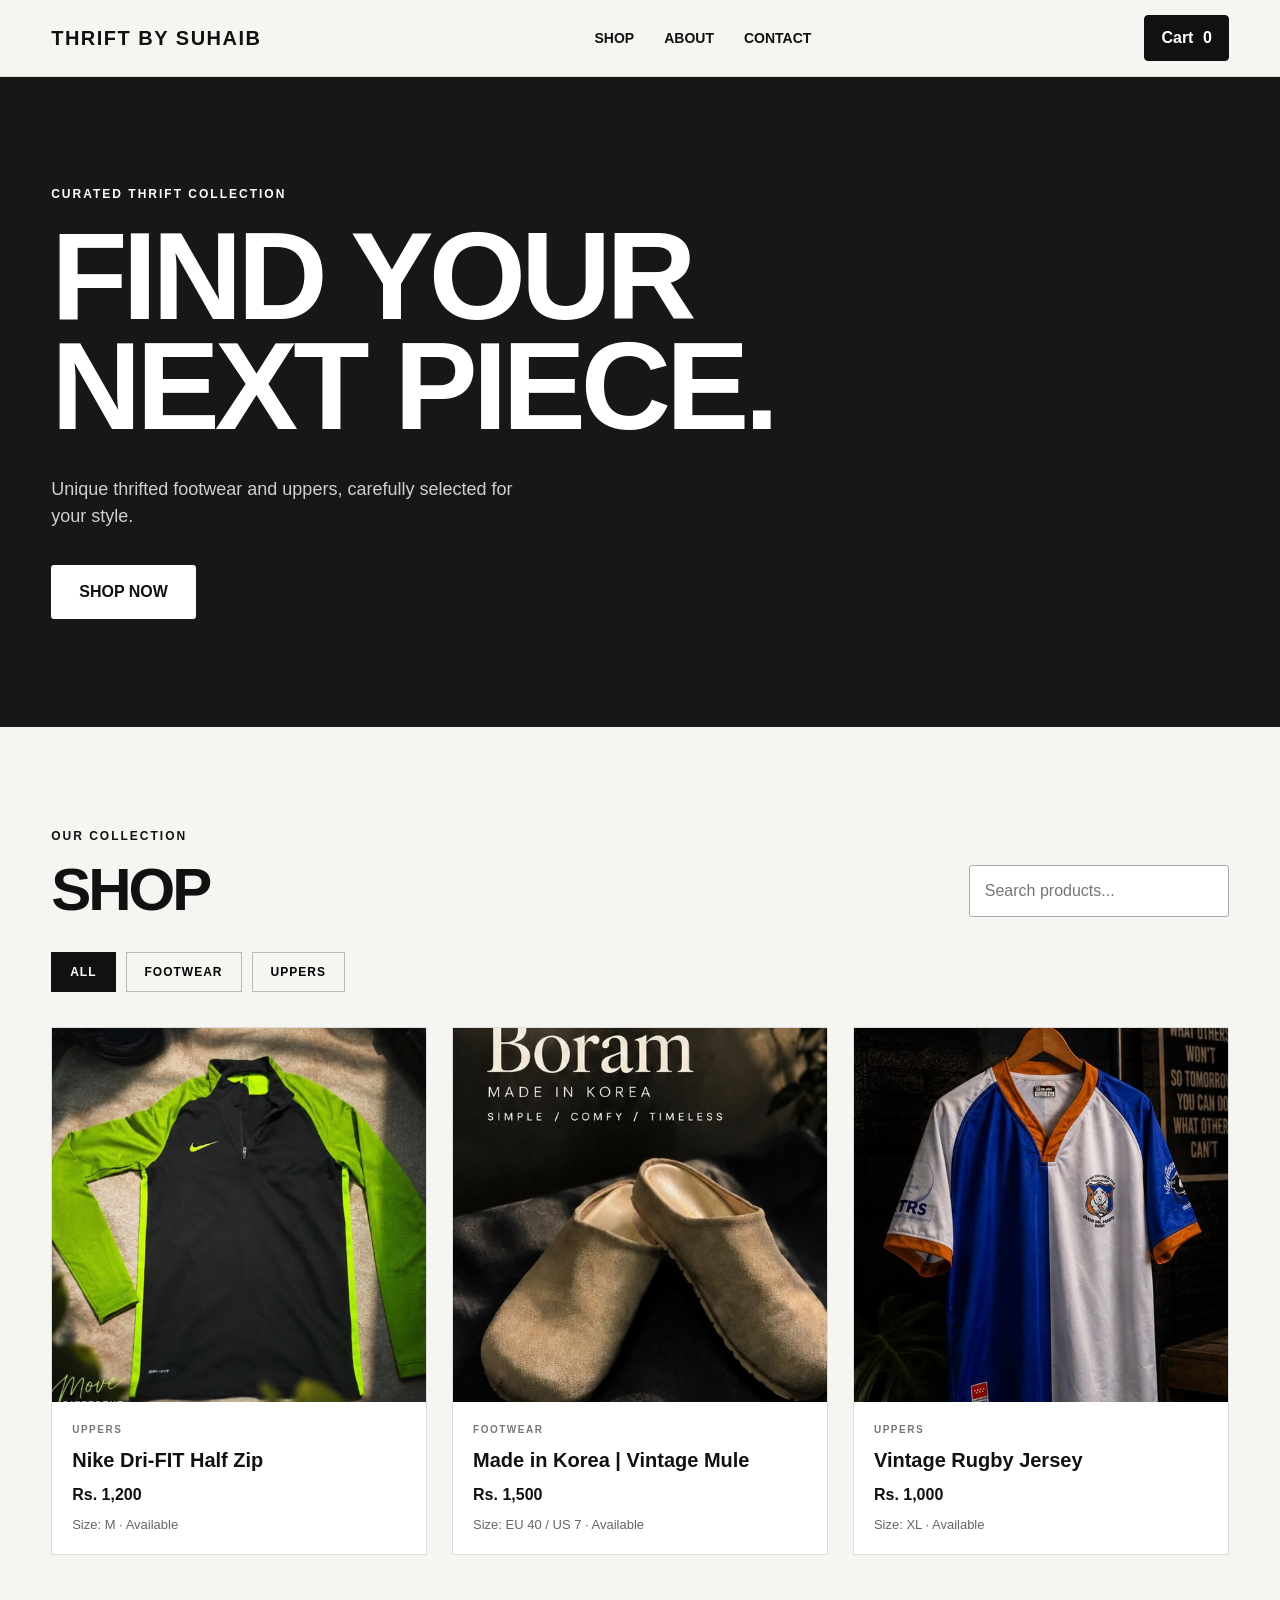
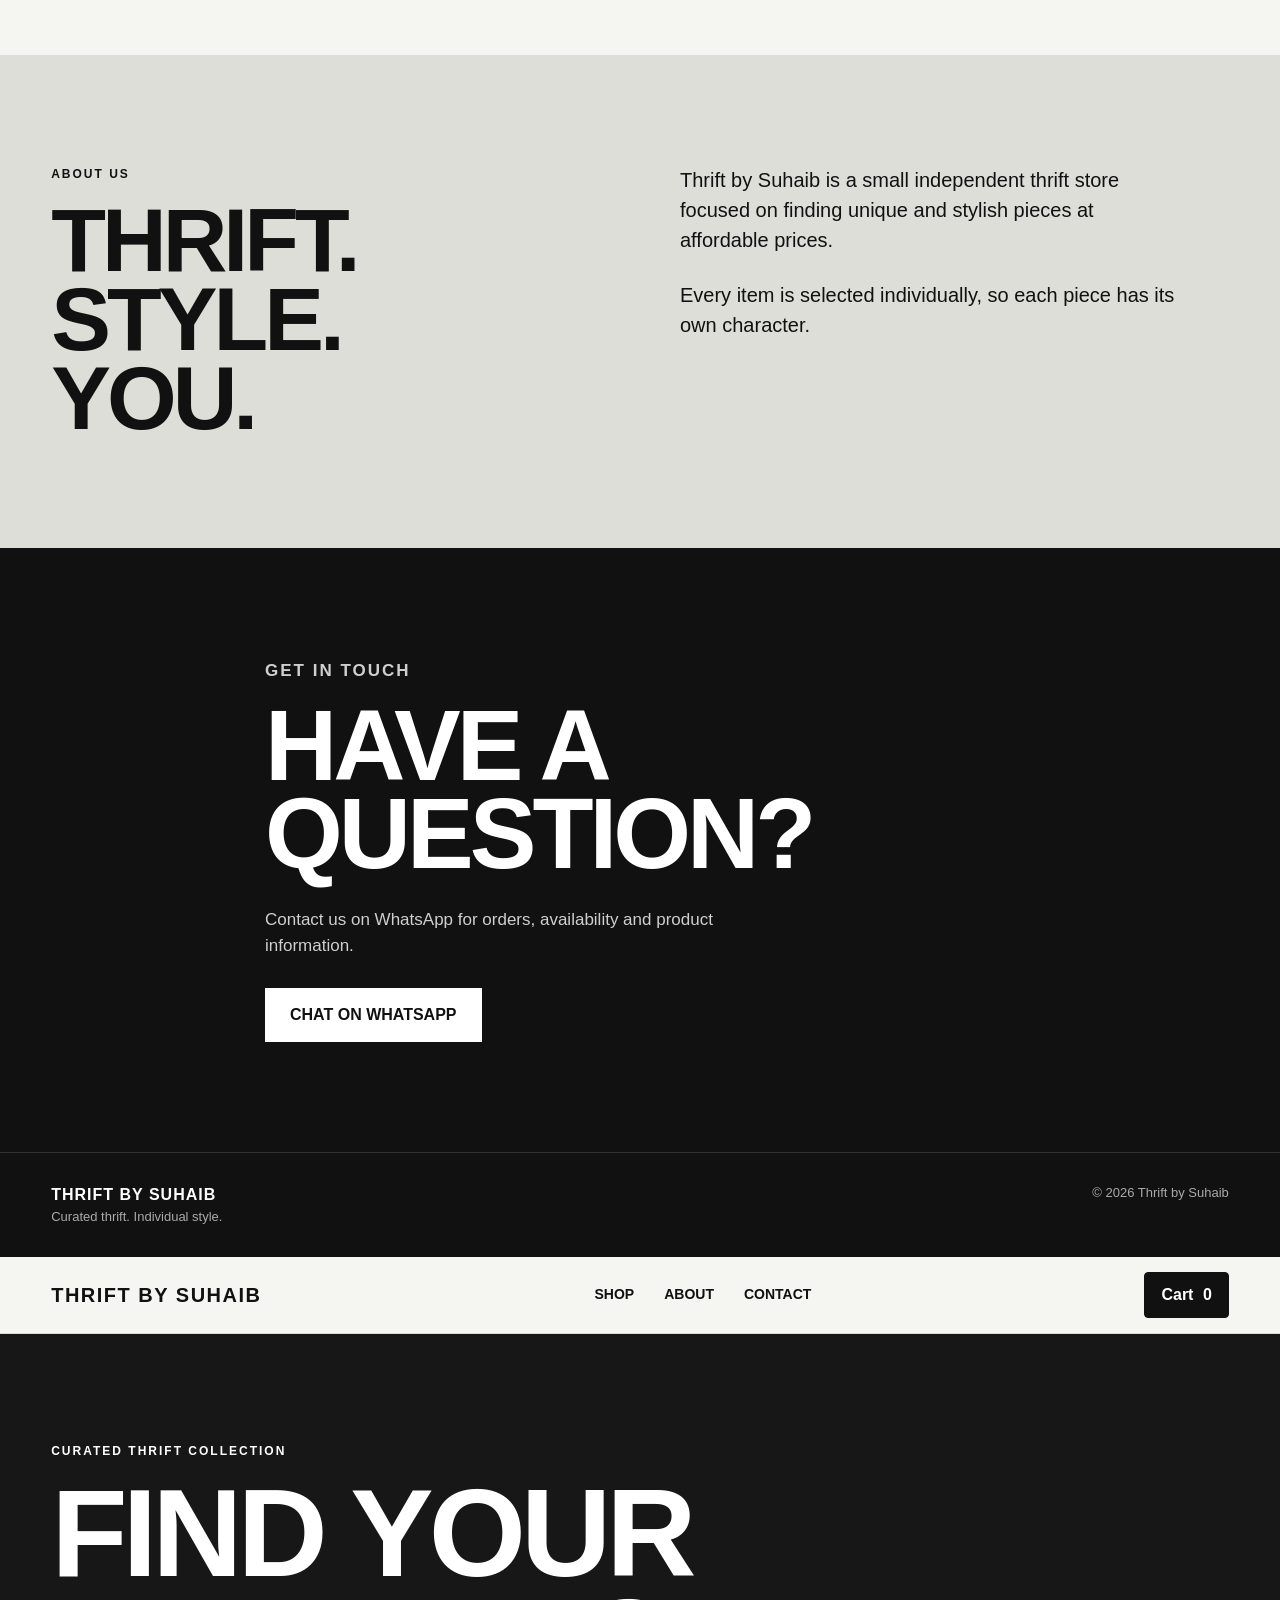
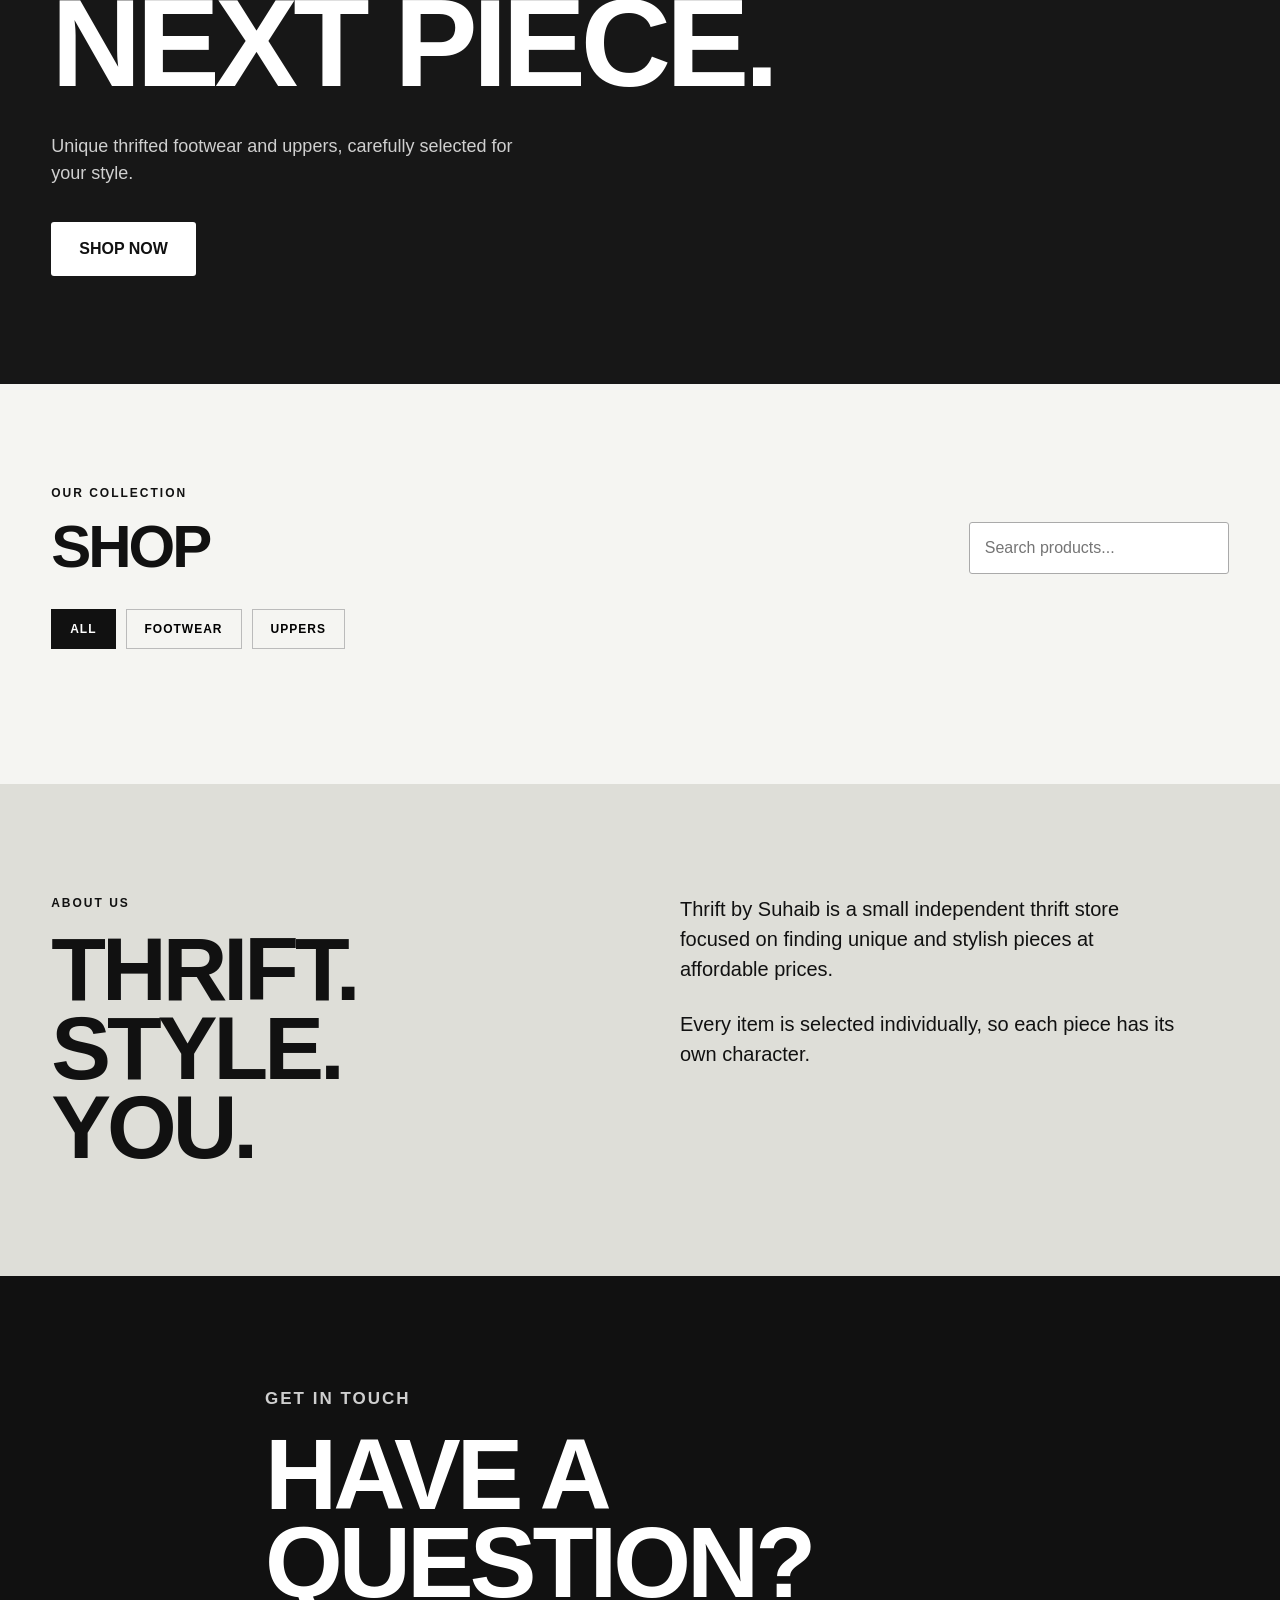
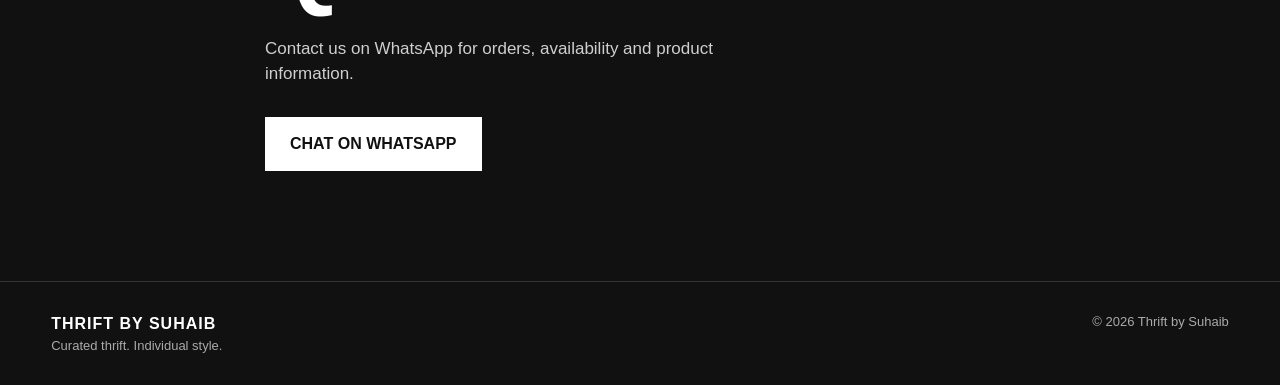
==== commit f64d275d: "Update index.html" ====
--- a/index.html
+++ b/index.html
@@ -297,7 +297,7 @@
         </div>
     </div>
     <!-- JAVASCRIPT -->
-    <script src="script.js"></script>
+<script src="script.js?v=2"></script>
 </body>
 </html>
 
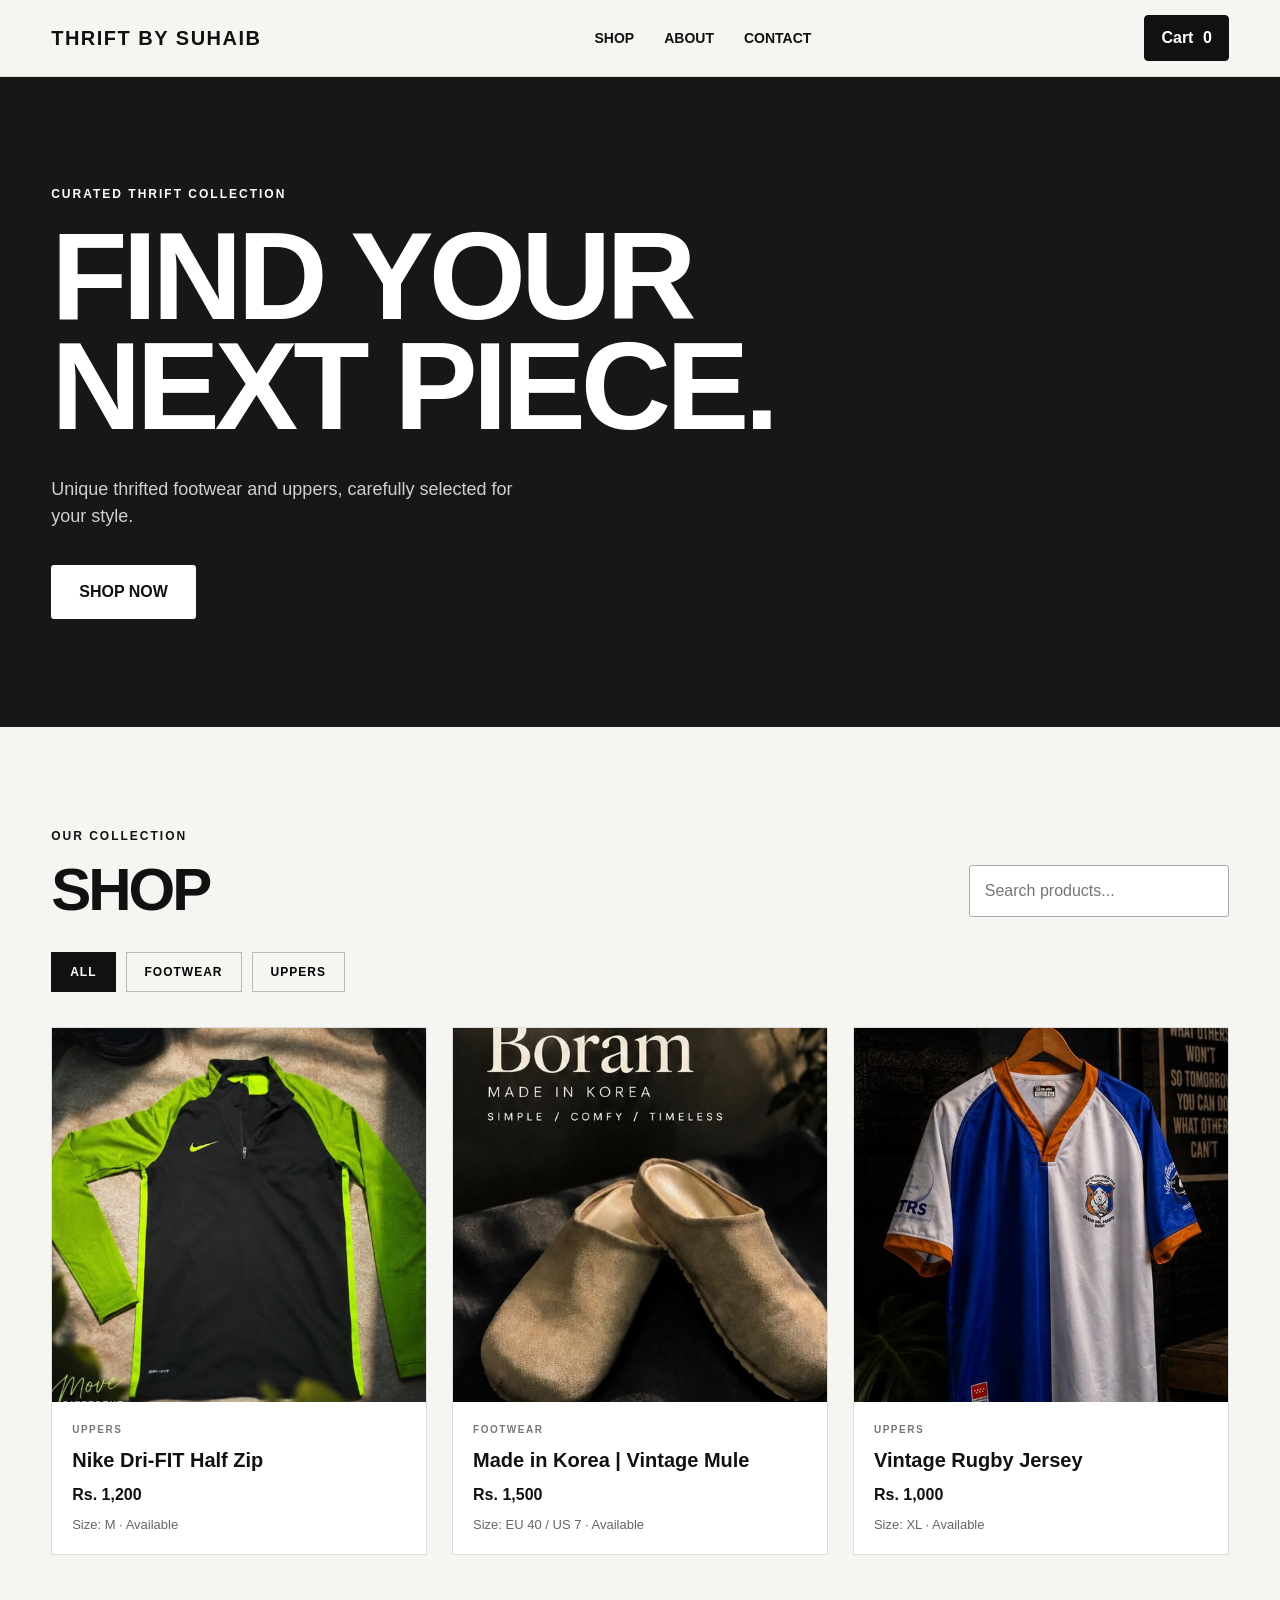
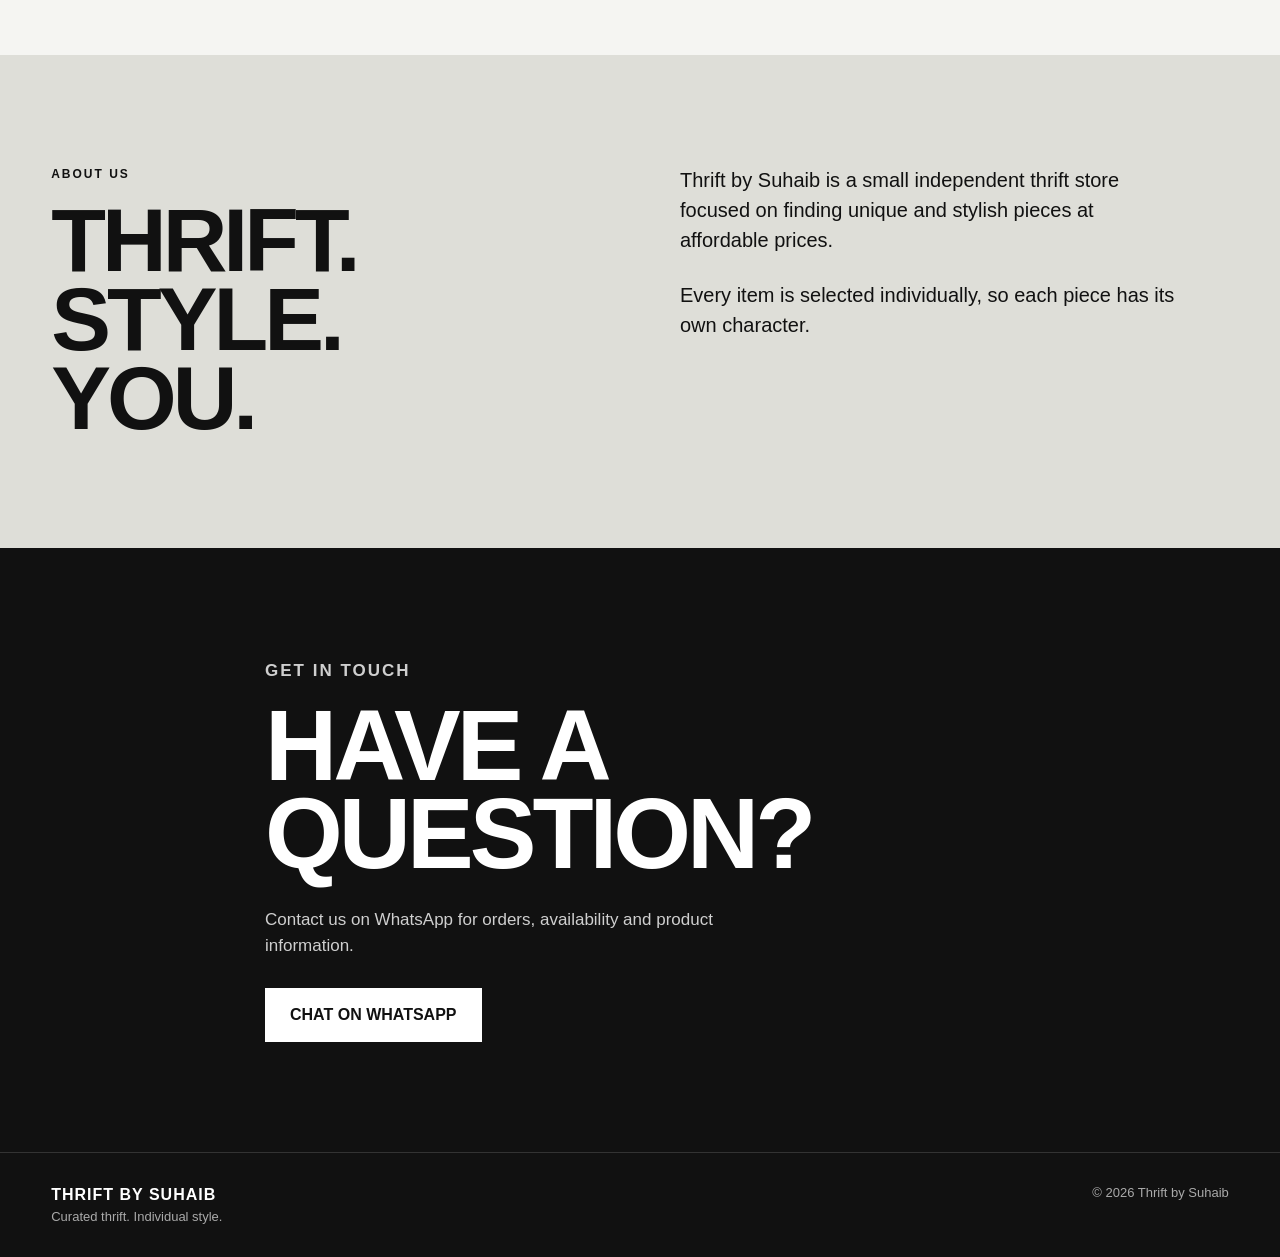
==== commit 45e31cab: "Update index.html" ====
--- a/index.html
+++ b/index.html
@@ -3,303 +3,286 @@
 <head>
     <meta charset="UTF-8">
     <meta name="viewport" content="width=device-width, initial-scale=1.0">
+
     <title>Thrift by Suhaib</title>
-    <meta name="description" content="Thrift by Suhaib — curated thrifted footwear and uppers.">
+
+    <meta
+        name="description"
+        content="Thrift by Suhaib — curated thrifted footwear and uppers."
+    >
+
     <link rel="stylesheet" href="style.css">
 </head>
+
 <body>
+
     <!-- HEADER -->
     <header class="header">
         <div class="container nav">
+
             <a href="index.html" class="logo">
                 THRIFT BY SUHAIB
             </a>
+
             <nav class="nav-links">
                 <a href="#shop">Shop</a>
                 <a href="#about">About</a>
                 <a href="#contact">Contact</a>
             </nav>
+
             <button class="cart-btn" onclick="openCart()">
                 Cart <span id="cart-count">0</span>
             </button>
+
         </div>
     </header>
+
+
     <!-- HERO -->
     <section class="hero">
+
         <div class="container hero-content">
-            <p class="hero-small">CURATED THRIFT COLLECTION</p>
+
+            <p class="hero-small">
+                CURATED THRIFT COLLECTION
+            </p>
+
             <h1>
                 FIND YOUR<br>
                 NEXT PIECE.
             </h1>
+
             <p class="hero-text">
                 Unique thrifted footwear and uppers,
                 carefully selected for your style.
             </p>
+
             <a href="#shop" class="hero-btn">
                 SHOP NOW
             </a>
-        </div>
-    </section>
+
+        </div>
+
+    </section>
+
+
     <!-- SHOP -->
     <section class="shop-section" id="shop">
+
         <div class="container">
+
             <div class="section-heading">
+
                 <div>
-                    <p class="section-small">OUR COLLECTION</p>
-                    <h2>SHOP</h2>
+                    <p class="section-small">
+                        OUR COLLECTION
+                    </p>
+
+                    <h2>
+                        SHOP
+                    </h2>
                 </div>
+
                 <div class="search-box">
+
                     <input
                         type="text"
                         id="search-input"
                         placeholder="Search products..."
                         oninput="searchProducts()"
                     >
+
                 </div>
-            </div>
+
+            </div>
+
+
             <!-- CATEGORIES -->
             <div class="categories">
+
                 <button
                     class="category-btn active"
-                    onclick="setCategory('all', this)">
+                    onclick="setCategory('all', this)"
+                >
                     ALL
                 </button>
+
                 <button
                     class="category-btn"
-                    onclick="setCategory('footwear', this)">
+                    onclick="setCategory('footwear', this)"
+                >
                     FOOTWEAR
                 </button>
+
                 <button
                     class="category-btn"
-                    onclick="setCategory('uppers', this)">
+                    onclick="setCategory('uppers', this)"
+                >
                     UPPERS
                 </button>
-            </div>
+
+            </div>
+
+
             <!-- PRODUCTS -->
-            <div id="products-container" class="products-grid">
-                <!-- Products will be loaded by JavaScript -->
-            </div>
-        </div>
-    </section>
+            <div
+                id="products-container"
+                class="products-grid"
+            >
+                <!-- Products loaded by JavaScript -->
+            </div>
+
+        </div>
+
+    </section>
+
+
     <!-- ABOUT -->
     <section class="about-section" id="about">
+
         <div class="container about-content">
+
             <div>
-                <p class="section-small">ABOUT US</p>
-                <h2>THRIFT.<br>STYLE.<br>YOU.</h2>
-            </div>
+
+                <p class="section-small">
+                    ABOUT US
+                </p>
+
+                <h2>
+                    THRIFT.<br>
+                    STYLE.<br>
+                    YOU.
+                </h2>
+
+            </div>
+
+
             <div class="about-text">
+
                 <p>
                     Thrift by Suhaib is a small independent thrift store
                     focused on finding unique and stylish pieces at
                     affordable prices.
                 </p>
+
                 <p>
                     Every item is selected individually, so each piece
                     has its own character.
                 </p>
-            </div>
-        </div>
-    </section>
+
+            </div>
+
+        </div>
+
+    </section>
+
+
     <!-- CONTACT -->
     <section class="contact-section" id="contact">
+
         <div class="container contact-content">
-            <p class="section-small">GET IN TOUCH</p>
+
+            <p class="section-small">
+                GET IN TOUCH
+            </p>
+
             <h2>
                 HAVE A<br>
                 QUESTION?
             </h2>
+
             <p>
                 Contact us on WhatsApp for orders,
                 availability and product information.
             </p>
-            <button class="whatsapp-btn" onclick="openWhatsApp()">
+
+            <button
+                class="whatsapp-btn"
+                onclick="openWhatsApp()"
+            >
                 CHAT ON WHATSAPP
             </button>
-        </div>
-    </section>
+
+        </div>
+
+    </section>
+
+
     <!-- FOOTER -->
     <footer class="footer">
+
         <div class="container footer-content">
+
             <div>
-                <strong>THRIFT BY SUHAIB</strong>
-                <p>Curated thrift. Individual style.</p>
-            </div>
+
+                <strong>
+                    THRIFT BY SUHAIB
+                </strong>
+
+                <p>
+                    Curated thrift. Individual style.
+                </p>
+
+            </div>
+
             <p>
-                © 2026 Thrift by Suhaib
-            </p>
-        </div>
+                ©️ 2026 Thrift by Suhaib
+            </p>
+
+        </div>
+
     </footer>
+
+
     <!-- CART MODAL -->
-    <div id="cart-modal" class="cart-modal">
+    <div
+        id="cart-modal"
+        class="cart-modal"
+    >
+
         <div class="cart-box">
-            <button class="close-cart" onclick="closeCart()">
+
+            <button
+                class="close-cart"
+                onclick="closeCart()"
+            >
                 ×
             </button>
-            <h2>YOUR CART</h2>
+
+            <h2>
+                YOUR CART
+            </h2>
+
             <div id="cart-items">
                 <!-- Cart items appear here -->
             </div>
+
             <div class="cart-total">
-                <span>Total</span>
-                <strong id="cart-total">Rs. 0</strong>
-            </div>
+
+                <span>
+                    Total
+                </span>
+
+                <strong id="cart-total">
+                    Rs. 0
+                </strong>
+
+            </div>
+
             <button
                 class="checkout-btn"
-                onclick="checkoutWhatsApp()">
+                onclick="checkoutWhatsApp()"
+            >
                 ORDER ON WHATSAPP
             </button>
-        </div>
+
+        </div>
+
     </div>
-    <!-- HEADER -->
-    <header class="header">
-        <div class="container nav">
-            <a href="index.html" class="logo">
-                THRIFT BY SUHAIB
-            </a>
-            <nav class="nav-links">
-                <a href="#shop">Shop</a>
-                <a href="#about">About</a>
-                <a href="#contact">Contact</a>
-            </nav>
-            <button class="cart-btn" onclick="openCart()">
-                Cart <span id="cart-count">0</span>
-            </button>
-        </div>
-    </header>
-    <!-- HERO -->
-    <section class="hero">
-        <div class="container hero-content">
-            <p class="hero-small">CURATED THRIFT COLLECTION</p>
-            <h1>
-                FIND YOUR<br>
-                NEXT PIECE.
-            </h1>
-            <p class="hero-text">
-                Unique thrifted footwear and uppers,
-                carefully selected for your style.
-            </p>
-            <a href="#shop" class="hero-btn">
-                SHOP NOW
-            </a>
-        </div>
-    </section>
-    <!-- SHOP -->
-    <section class="shop-section" id="shop">
-        <div class="container">
-            <div class="section-heading">
-                <div>
-                    <p class="section-small">OUR COLLECTION</p>
-                    <h2>SHOP</h2>
-                </div>
-                <div class="search-box">
-                    <input
-                        type="text"
-                        id="search-input"
-                        placeholder="Search products..."
-                        oninput="searchProducts()"
-                    >
-                </div>
-            </div>
-            <!-- CATEGORIES -->
-            <div class="categories">
-                <button
-                    class="category-btn active"
-                    onclick="setCategory('all', this)">
-                    ALL
-                </button>
-                <button
-                    class="category-btn"
-                    onclick="setCategory('footwear', this)">
-                    FOOTWEAR
-                </button>
-                <button
-                    class="category-btn"
-                    onclick="setCategory('uppers', this)">
-                    UPPERS
-                </button>
-            </div>
-            <!-- PRODUCTS -->
-            <div id="products-container" class="products-grid">
-                <!-- Products will be loaded by JavaScript -->
-            </div>
-        </div>
-    </section>
-    <!-- ABOUT -->
-    <section class="about-section" id="about">
-        <div class="container about-content">
-            <div>
-                <p class="section-small">ABOUT US</p>
-                <h2>THRIFT.<br>STYLE.<br>YOU.</h2>
-            </div>
-            <div class="about-text">
-                <p>
-                    Thrift by Suhaib is a small independent thrift store
-                    focused on finding unique and stylish pieces at
-                    affordable prices.
-                </p>
-                <p>
-                    Every item is selected individually, so each piece
-                    has its own character.
-                </p>
-            </div>
-        </div>
-    </section>
-    <!-- CONTACT -->
-    <section class="contact-section" id="contact">
-        <div class="container contact-content">
-            <p class="section-small">GET IN TOUCH</p>
-            <h2>
-                HAVE A<br>
-                QUESTION?
-            </h2>
-            <p>
-                Contact us on WhatsApp for orders,
-                availability and product information.
-            </p>
-            <button class="whatsapp-btn" onclick="openWhatsApp()">
-                CHAT ON WHATSAPP
-            </button>
-        </div>
-    </section>
-    <!-- FOOTER -->
-    <footer class="footer">
-        <div class="container footer-content">
-            <div>
-                <strong>THRIFT BY SUHAIB</strong>
-                <p>Curated thrift. Individual style.</p>
-            </div>
-            <p>
-                © 2026 Thrift by Suhaib
-            </p>
-        </div>
-    </footer>
-    <!-- CART MODAL -->
-    <div id="cart-modal" class="cart-modal">
-        <div class="cart-box">
-            <button class="close-cart" onclick="closeCart()">
-                ×
-            </button>
-            <h2>YOUR CART</h2>
-            <div id="cart-items">
-                <!-- Cart items appear here -->
-            </div>
-            <div class="cart-total">
-                <span>Total</span>
-                <strong id="cart-total">Rs. 0</strong>
-            </div>
-            <button
-                class="checkout-btn"
-                onclick="checkoutWhatsApp()">
-                ORDER ON WHATSAPP
-            </button>
-        </div>
-    </div>
+
+
     <!-- JAVASCRIPT -->
-<script src="script.js?v=2"></script>
+    <script src="script.js?v=2"></script>
+
 </body>
 </html>
-
-</body>
-</html>
